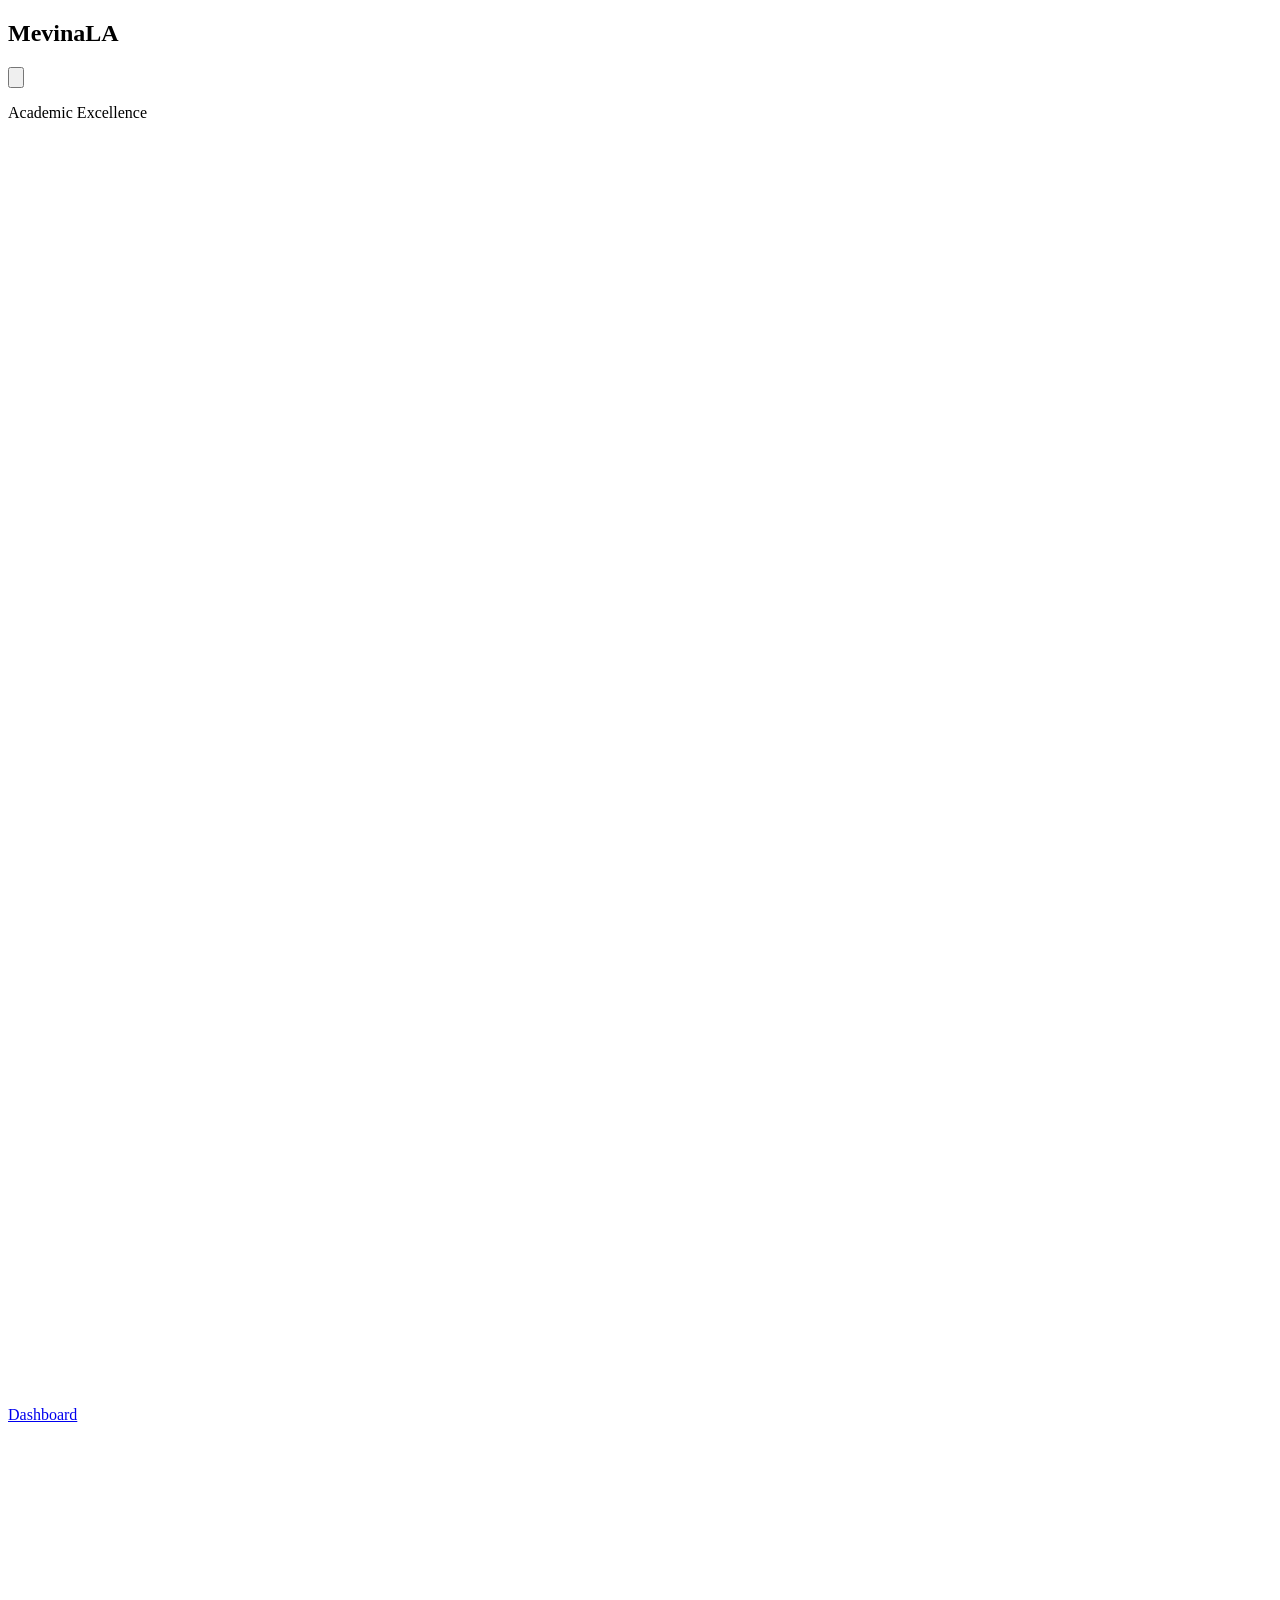
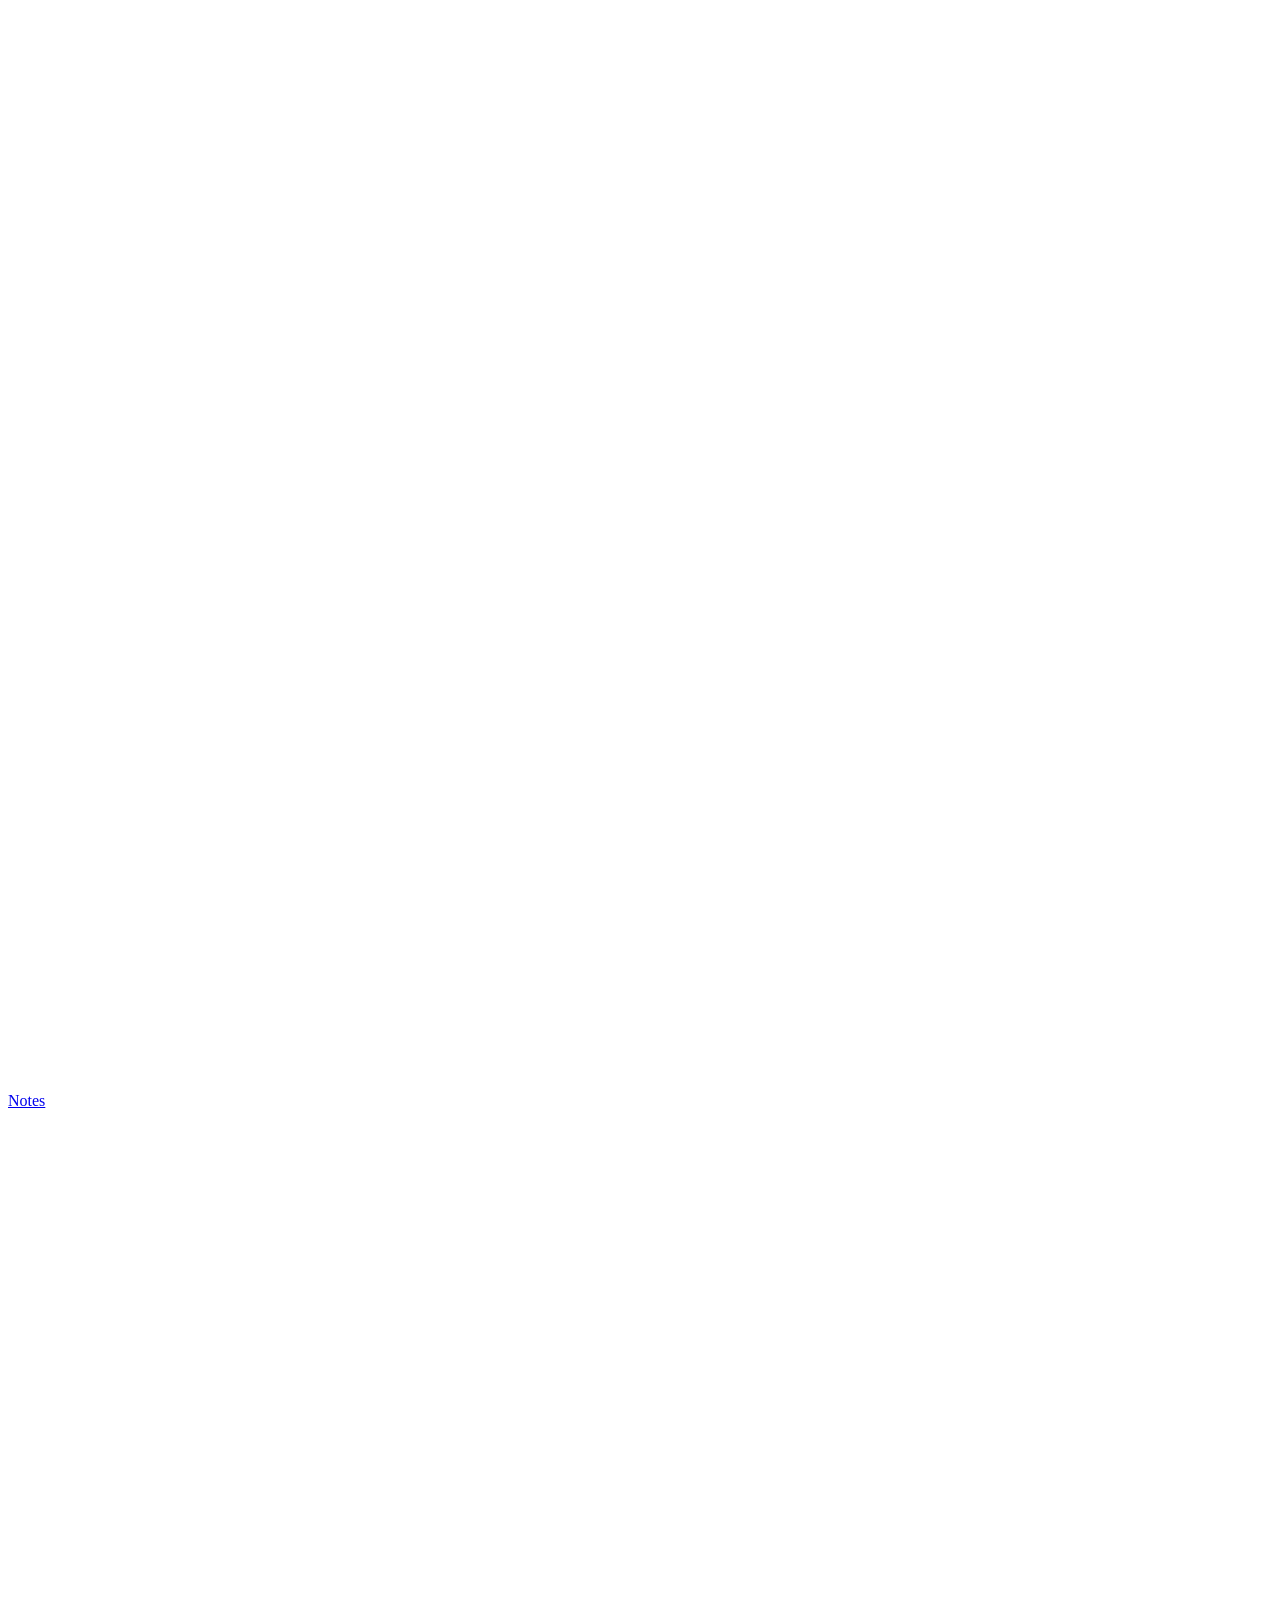
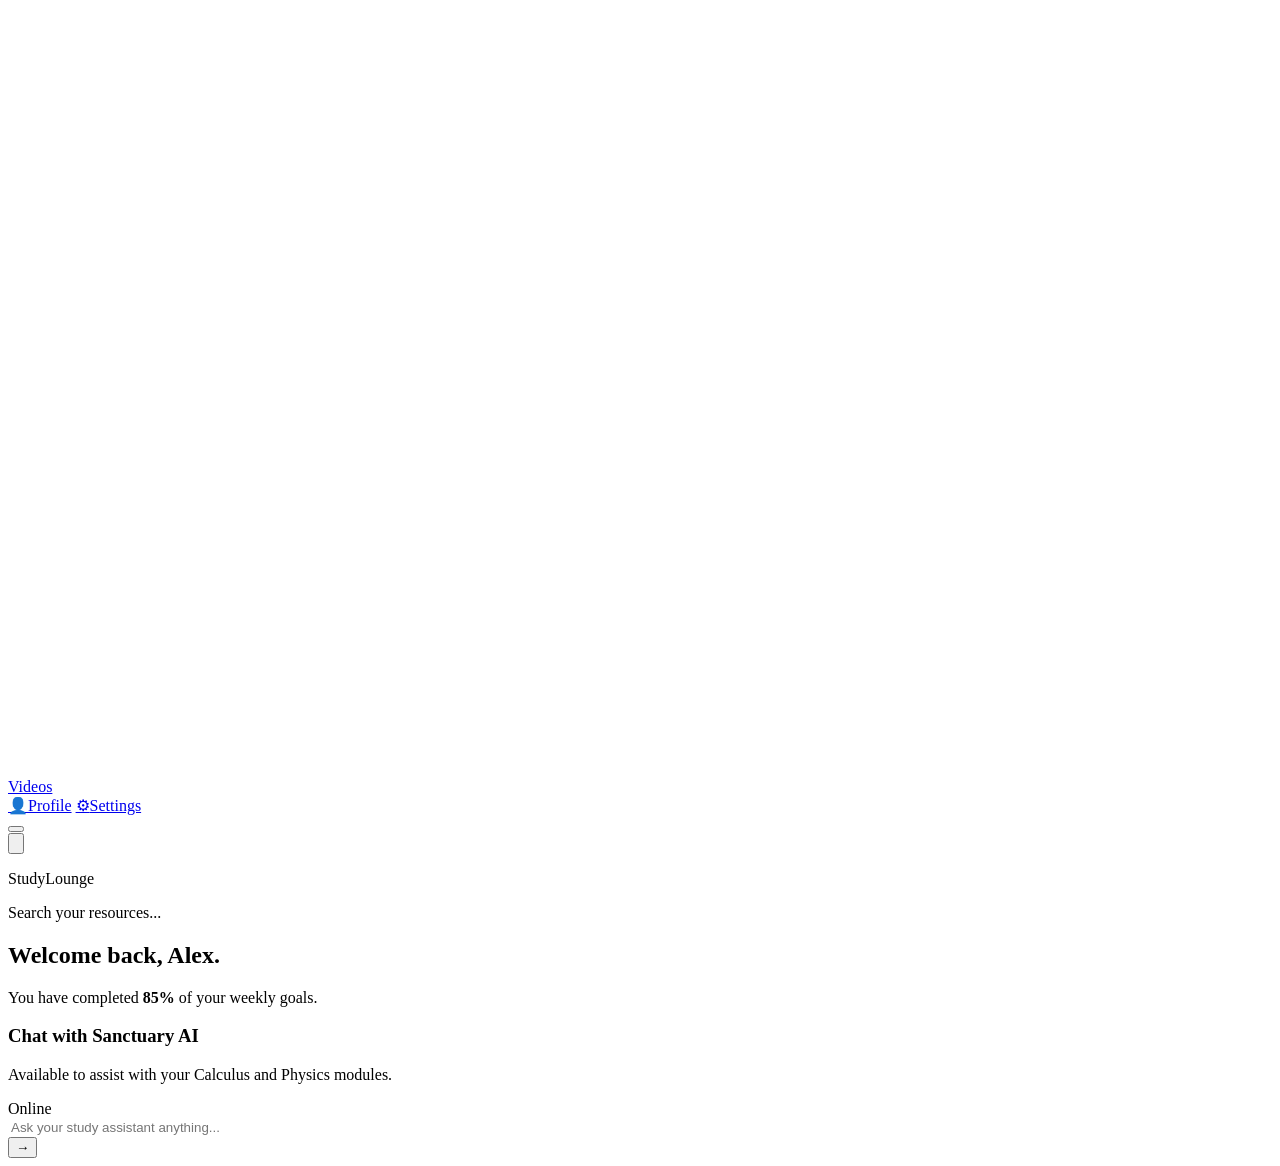
==== index.html @ 6e1df6b7 "Add files via upload" ====
<!DOCTYPE html>
<html lang="en">
  <head>
    <meta charset="UTF-8" />
    <meta name="viewport" content="width=device-width, initial-scale=1.0" />
    <title>StudyLounge Dashboard</title>
    <link rel="stylesheet" href="styles.css" />
  </head>
  <body>
    <div class="app-shell">
      <aside class="sidebar">
        <div class="sidebar-top">
          <div class="sidebar-header">
            <h1 class="brand"><span class="brand-full">Mevina</span><span class="brand-short">LA</span></h1>
            <button class="sidebar-toggle" id="sidebarToggle" type="button" aria-label="Collapse sidebar" aria-expanded="true">
              <svg viewBox="0 0 24 24" fill="none"><path d="M4 7h16"></path><path d="M4 12h16"></path><path d="M4 17h16"></path></svg>
            </button>
          </div>
          <p class="brand-subtitle">Academic Excellence</p>
          <nav class="nav-group primary-nav" aria-label="Primary">
            <a class="nav-item active" href="index.html"><span class="nav-icon"><svg viewBox="0 0 24 24" fill="none"><rect x="4" y="4" width="7" height="7" rx="1.5"></rect><rect x="13" y="4" width="7" height="5" rx="1.5"></rect><rect x="13" y="11" width="7" height="9" rx="1.5"></rect><rect x="4" y="13" width="7" height="7" rx="1.5"></rect></svg></span><span class="nav-label">Dashboard</span></a>
            <a class="nav-item" href="notes.html"><span class="nav-icon"><svg viewBox="0 0 24 24" fill="none"><path d="M8 5h10v14H8a3 3 0 0 0-3 3V8a3 3 0 0 1 3-3Z"></path><path d="M8 5v14"></path><path d="M11 9h5"></path><path d="M11 12h5"></path></svg></span><span class="nav-label">Notes</span></a>
            <a class="nav-item" href="videos.html"><span class="nav-icon"><svg viewBox="0 0 24 24" fill="none"><rect x="4" y="6" width="16" height="12" rx="2"></rect><path d="m10 10 5 2-5 2v-4Z"></path></svg></span><span class="nav-label">Videos</span></a>
          </nav>
        </div>
        <nav class="nav-group secondary-nav" aria-label="Secondary">
          <a class="nav-item" href="#"><span class="nav-icon">👤</span><span class="nav-label">Profile</span></a>
          <a class="nav-item" href="#"><span class="nav-icon">⚙</span><span class="nav-label">Settings</span></a>
        </nav>
      </aside>
      <button class="sidebar-peek" id="sidebarPeek" type="button" aria-label="Slide to show sidebar"><span class="peek-grip"></span></button>

      <div class="main-area">
        <header class="top-bar">
          <div class="top-left">
            <button class="icon-btn sidebar-hide-btn" id="hideSidebarBtn" type="button" aria-label="Hide sidebar"><svg viewBox="0 0 24 24" fill="none"><path d="M15 6l-6 6 6 6"></path></svg></button>
            <p class="product-name">StudyLounge</p>
            <div class="search-box">Search your resources...</div>
          </div>
        </header>

        <main class="content-area">
          <section class="welcome-block">
            <h2>Welcome back, Alex.</h2>
            <p>You have completed <strong>85%</strong> of your weekly goals.</p>
          </section>

          <section class="card chat-panel" aria-label="Assistant chat" data-chat-bar data-chat-mode="home">
            <div class="chat-header">
              <div>
                <h3>Chat with Sanctuary AI</h3>
                <p>Available to assist with your Calculus and Physics modules.</p>
              </div>
              <span class="status-pill">Online</span>
            </div>
            <div class="chat-thread" id="chatThread" data-chat-thread></div>
            <div class="chat-input-row">
              <input id="chatInput" class="chat-input" data-chat-input placeholder="Ask your study assistant anything..." />
              <button id="chatSend" class="send-btn" data-chat-send aria-label="Send message">→</button>
            </div>
          </section>
        </main>
      </div>
    </div>
    <script src="shared.js"></script>
  </body>
</html>
---- styles.css ----
@import url("../styles.css");

/* Frontend-specific chat input tweaks */
.chat-input,
.ai-bubble-input {
  width: 100%;
  outline: none;
}

input.chat-input,
input.ai-bubble-input {
  border: 1px solid rgba(255, 255, 255, 0.1);
  color: var(--text-main);
}
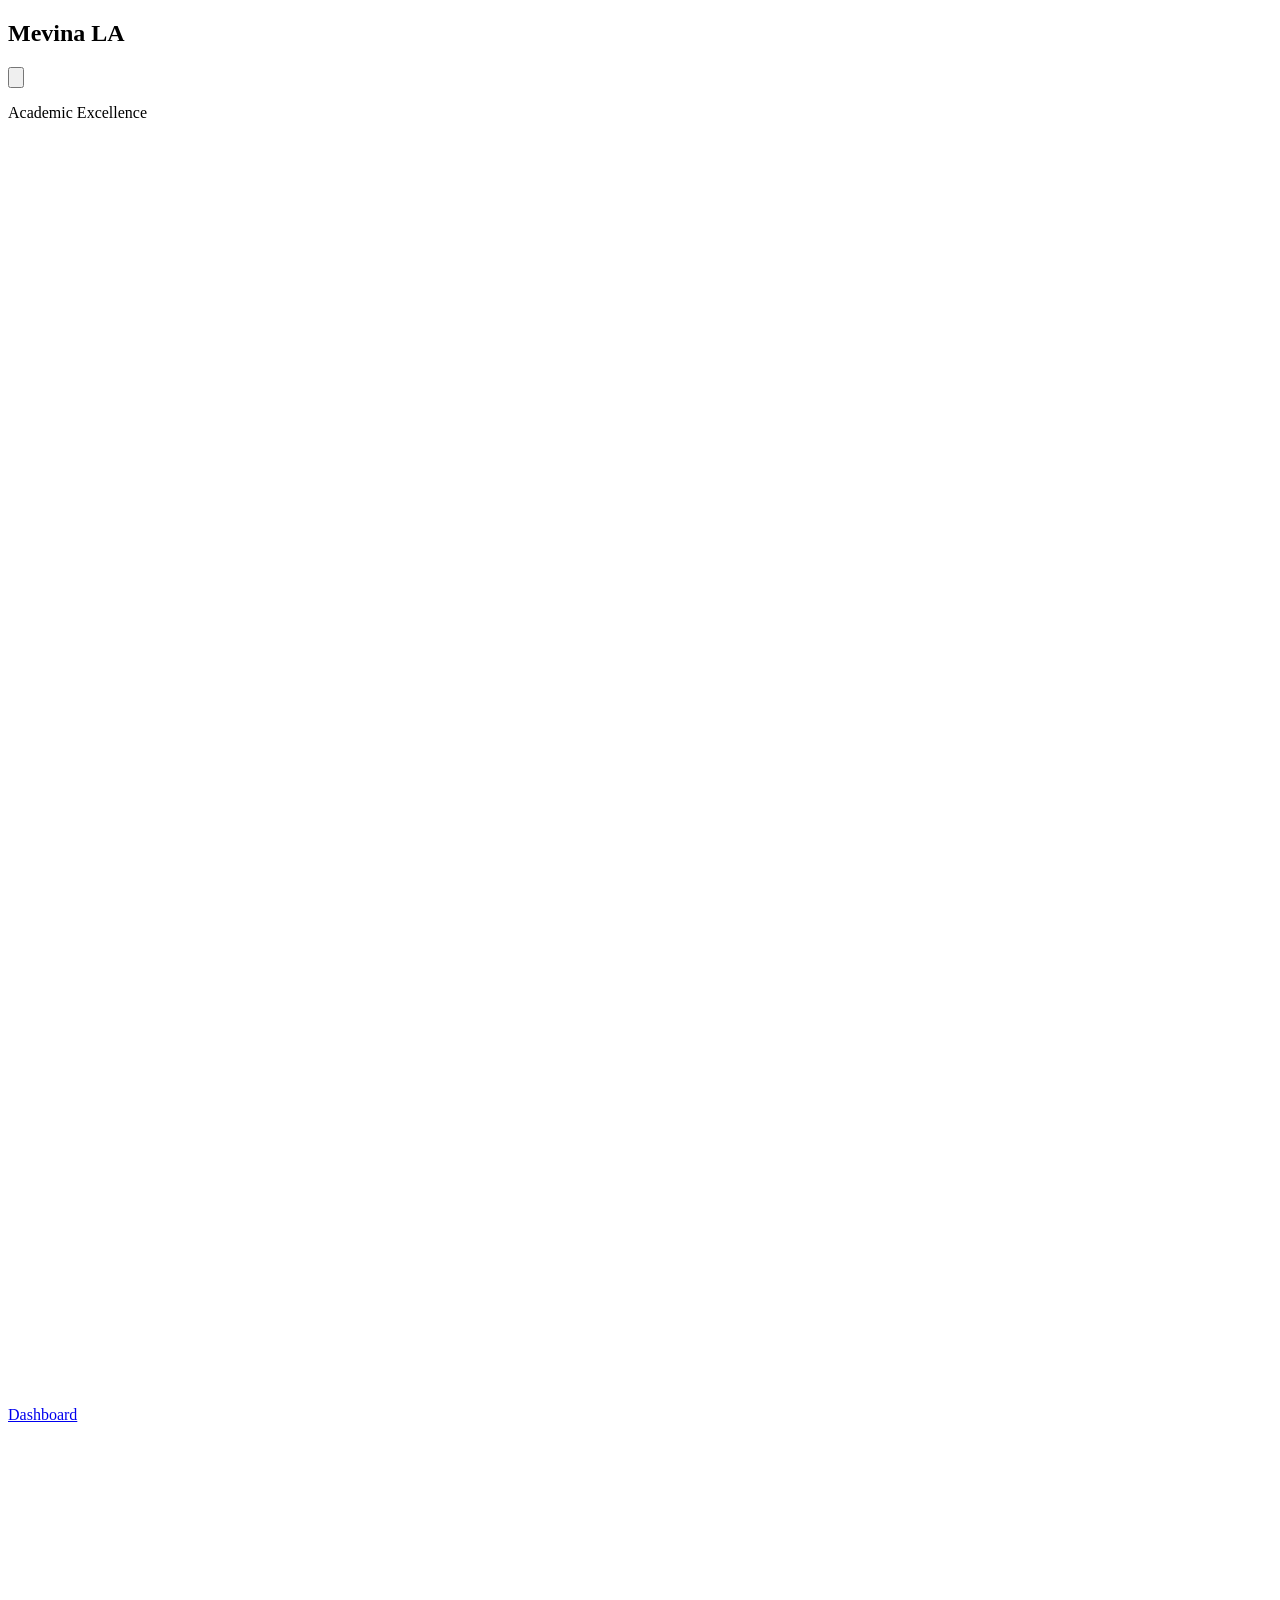
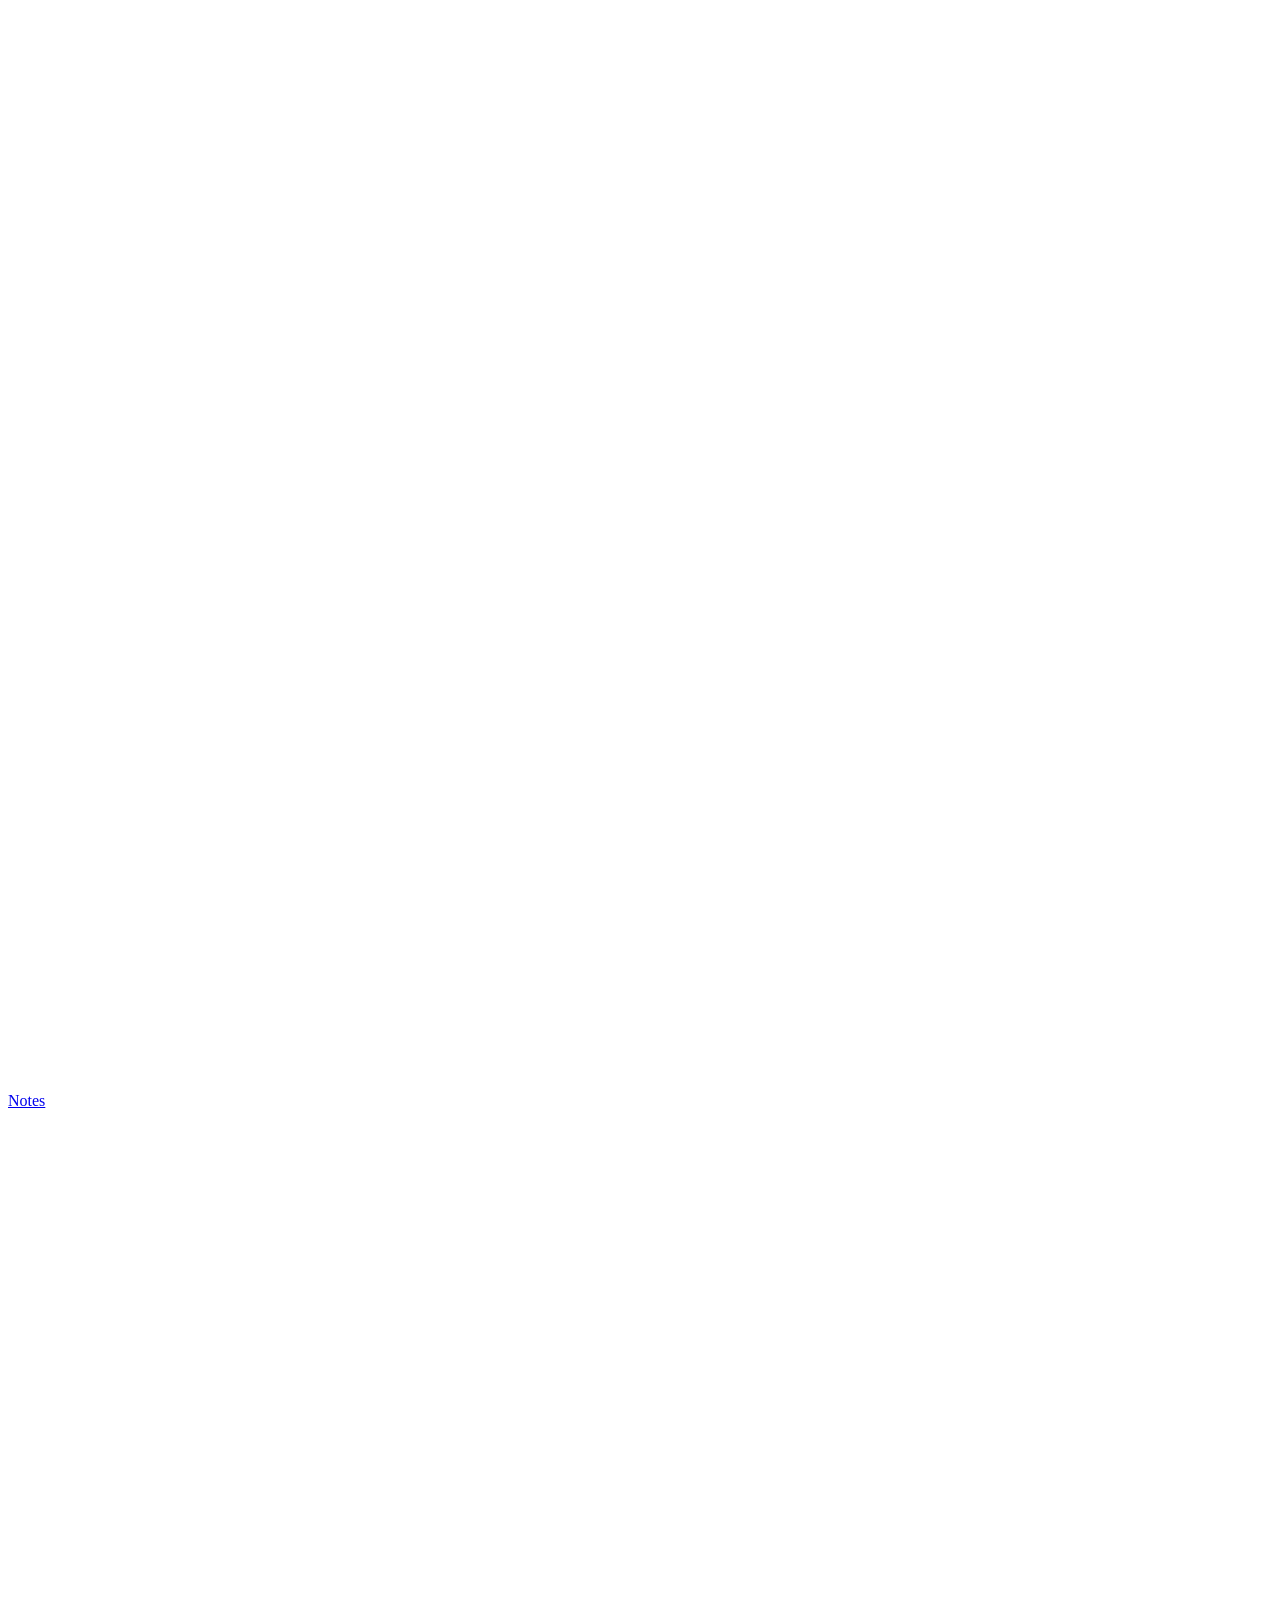
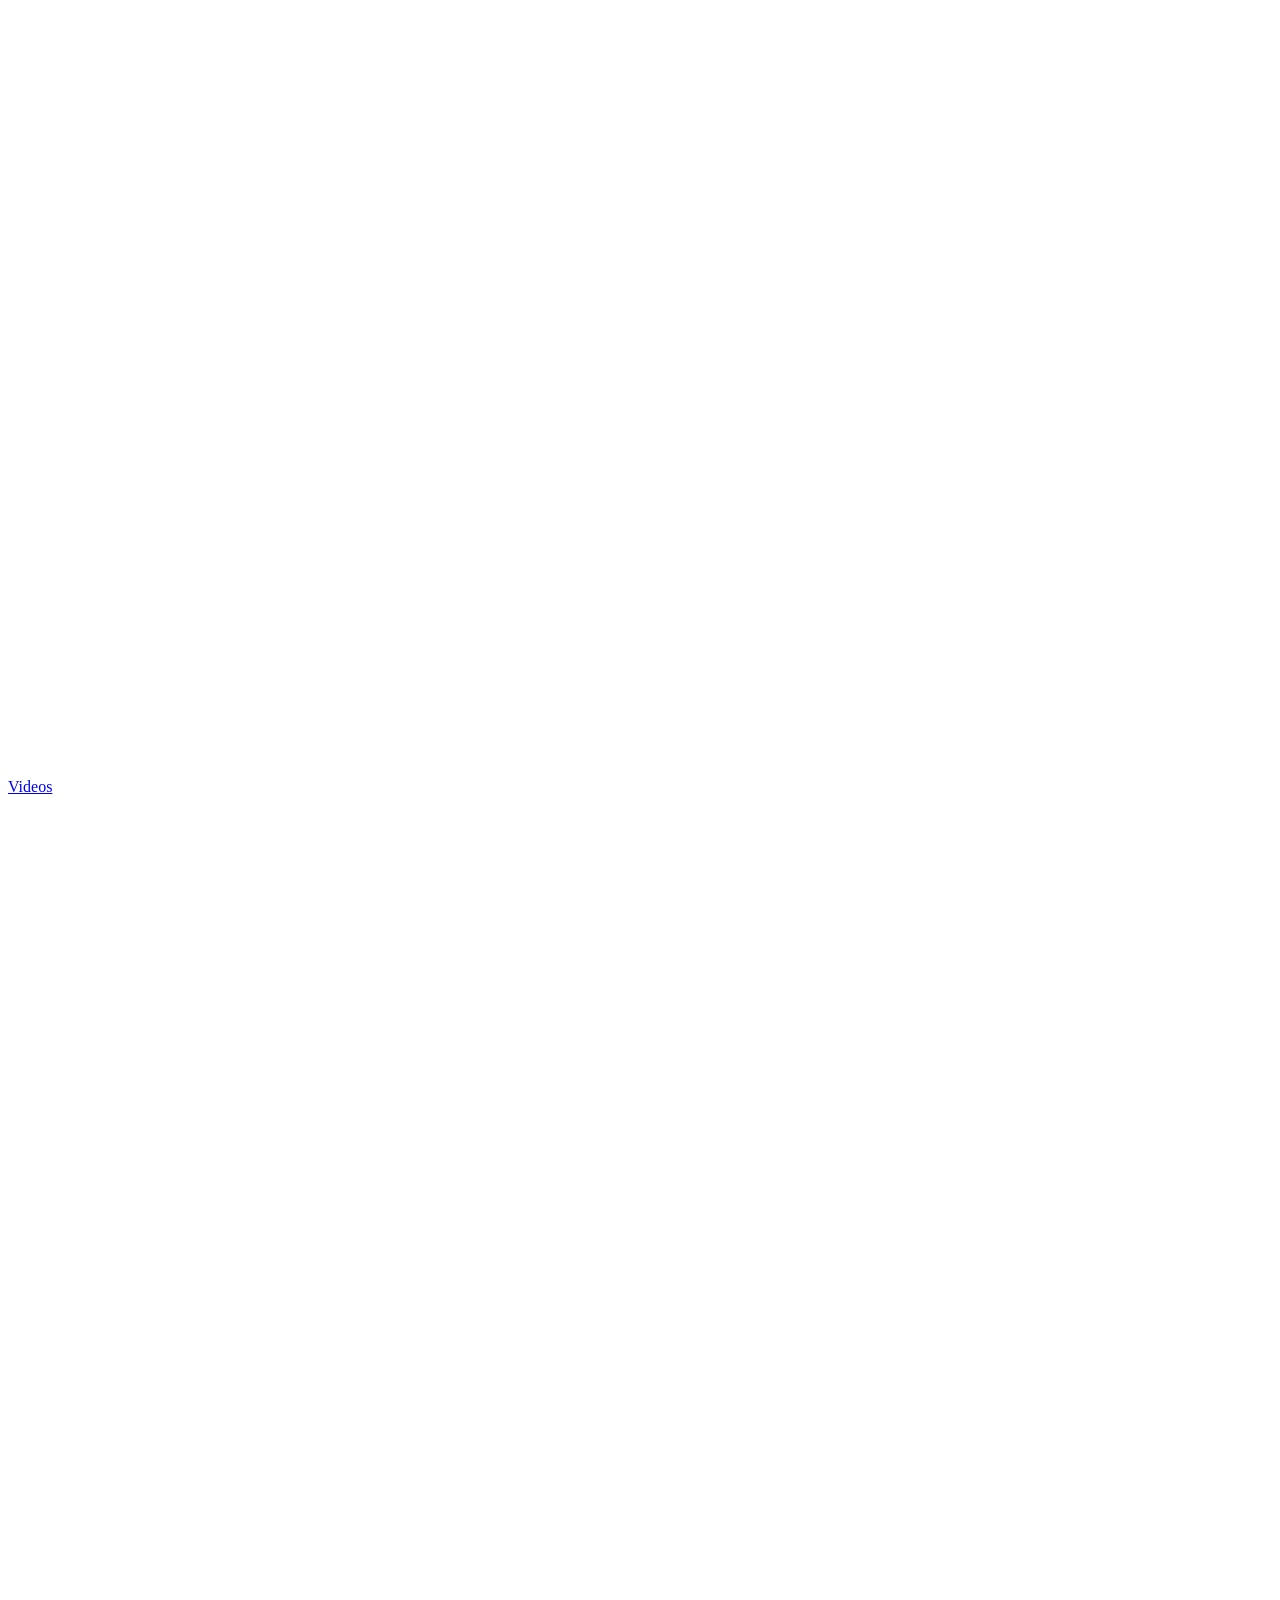
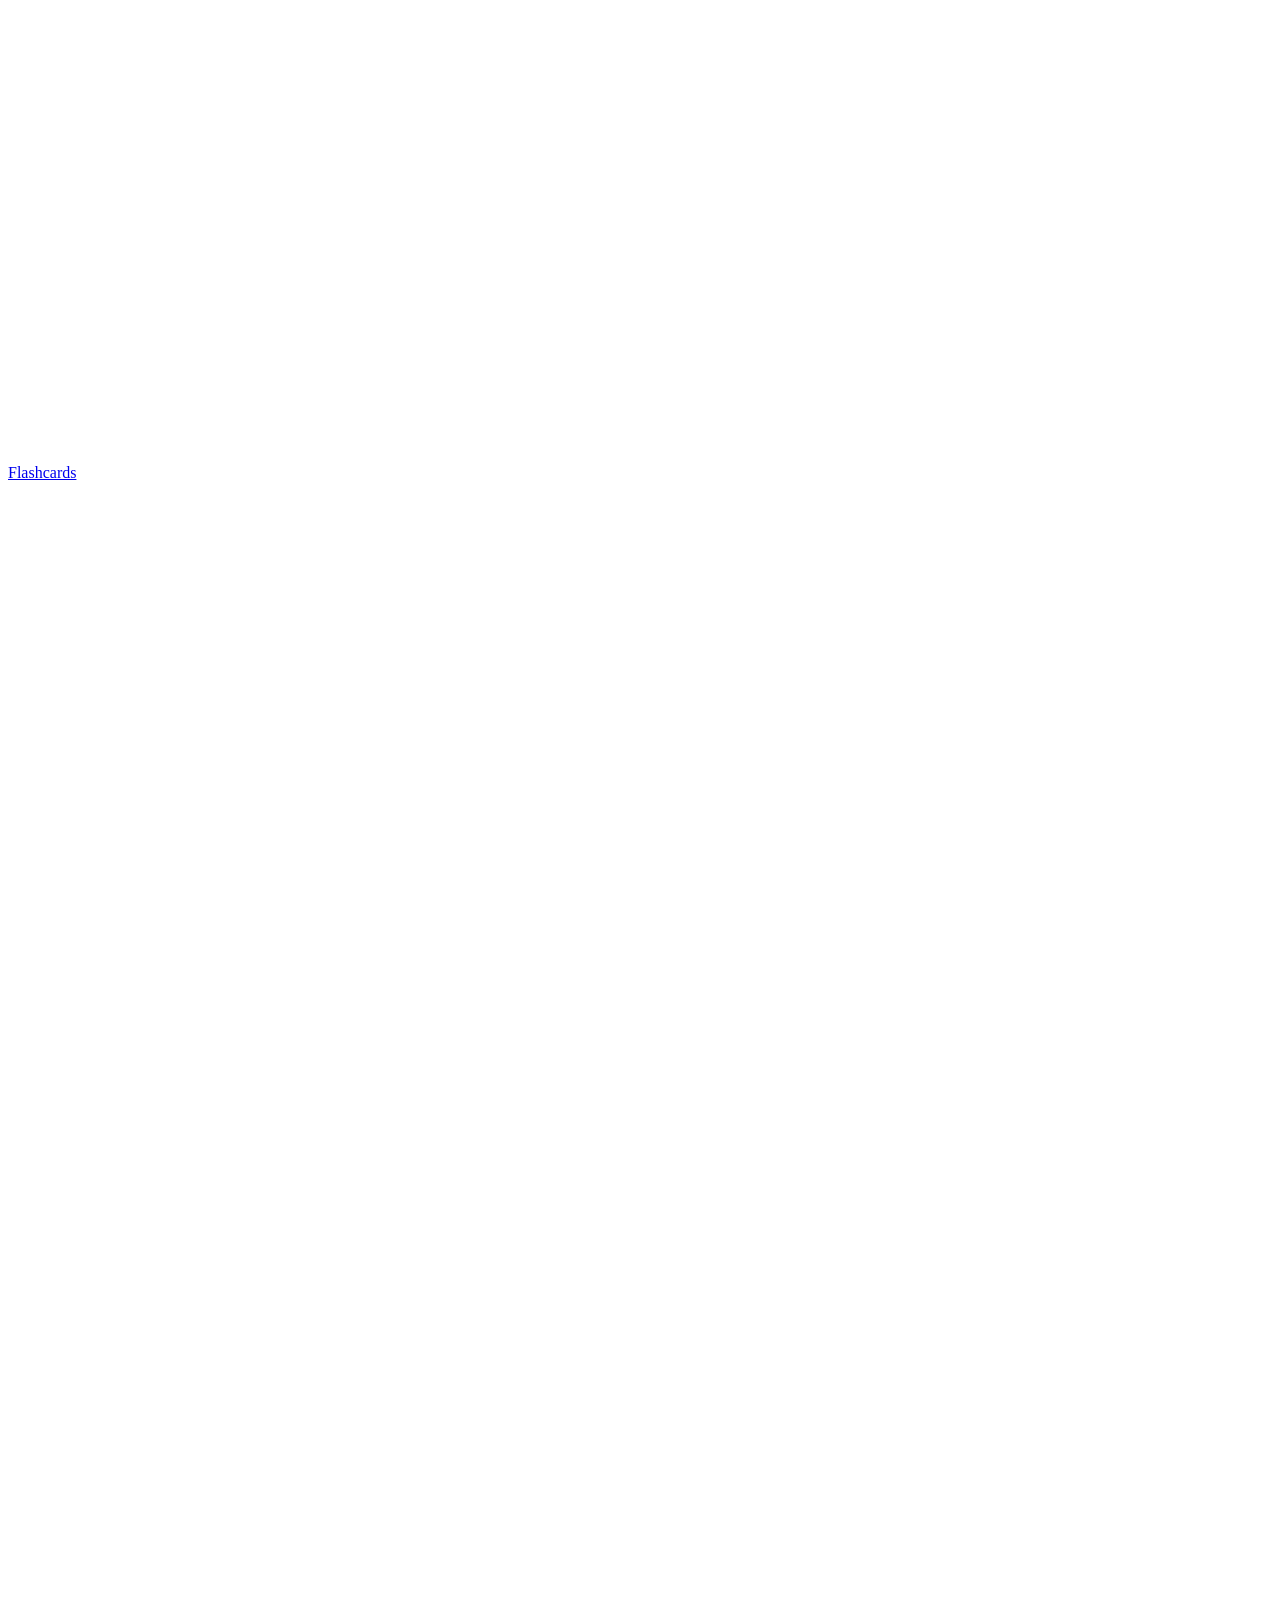
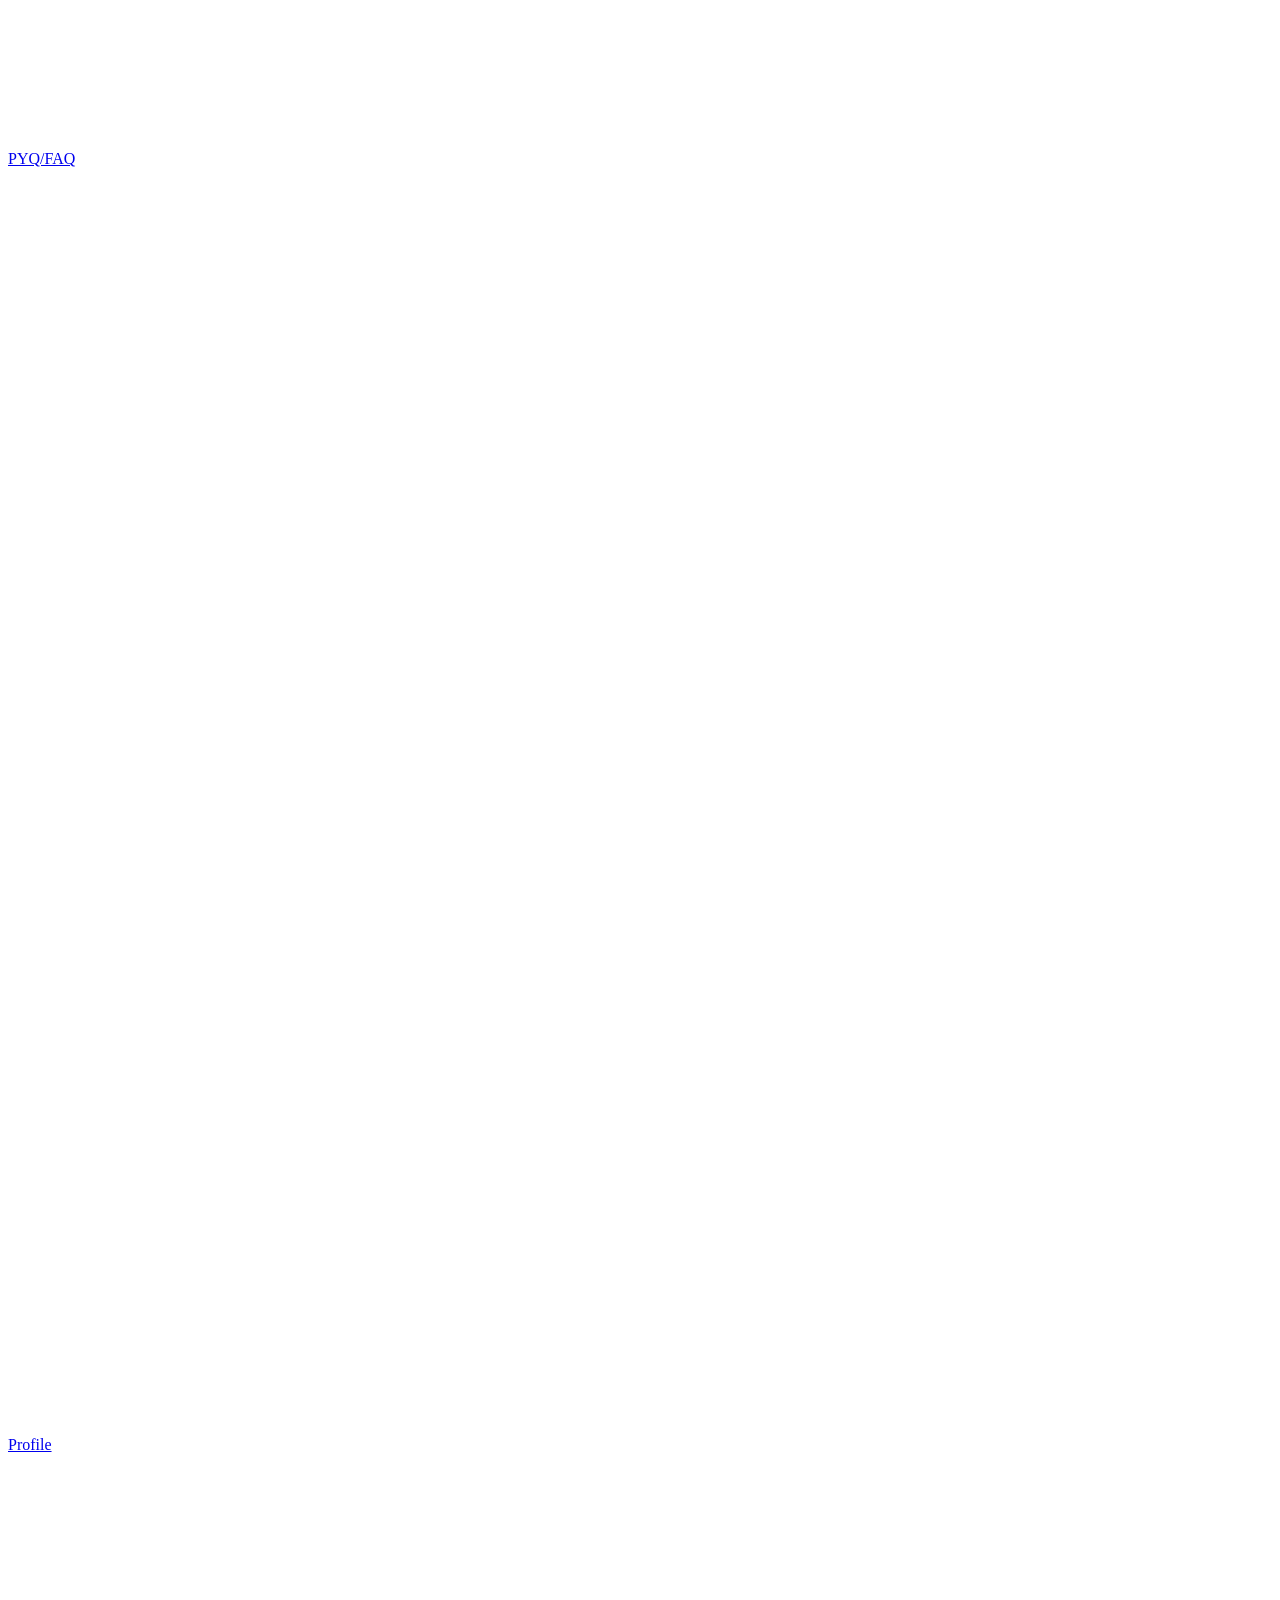
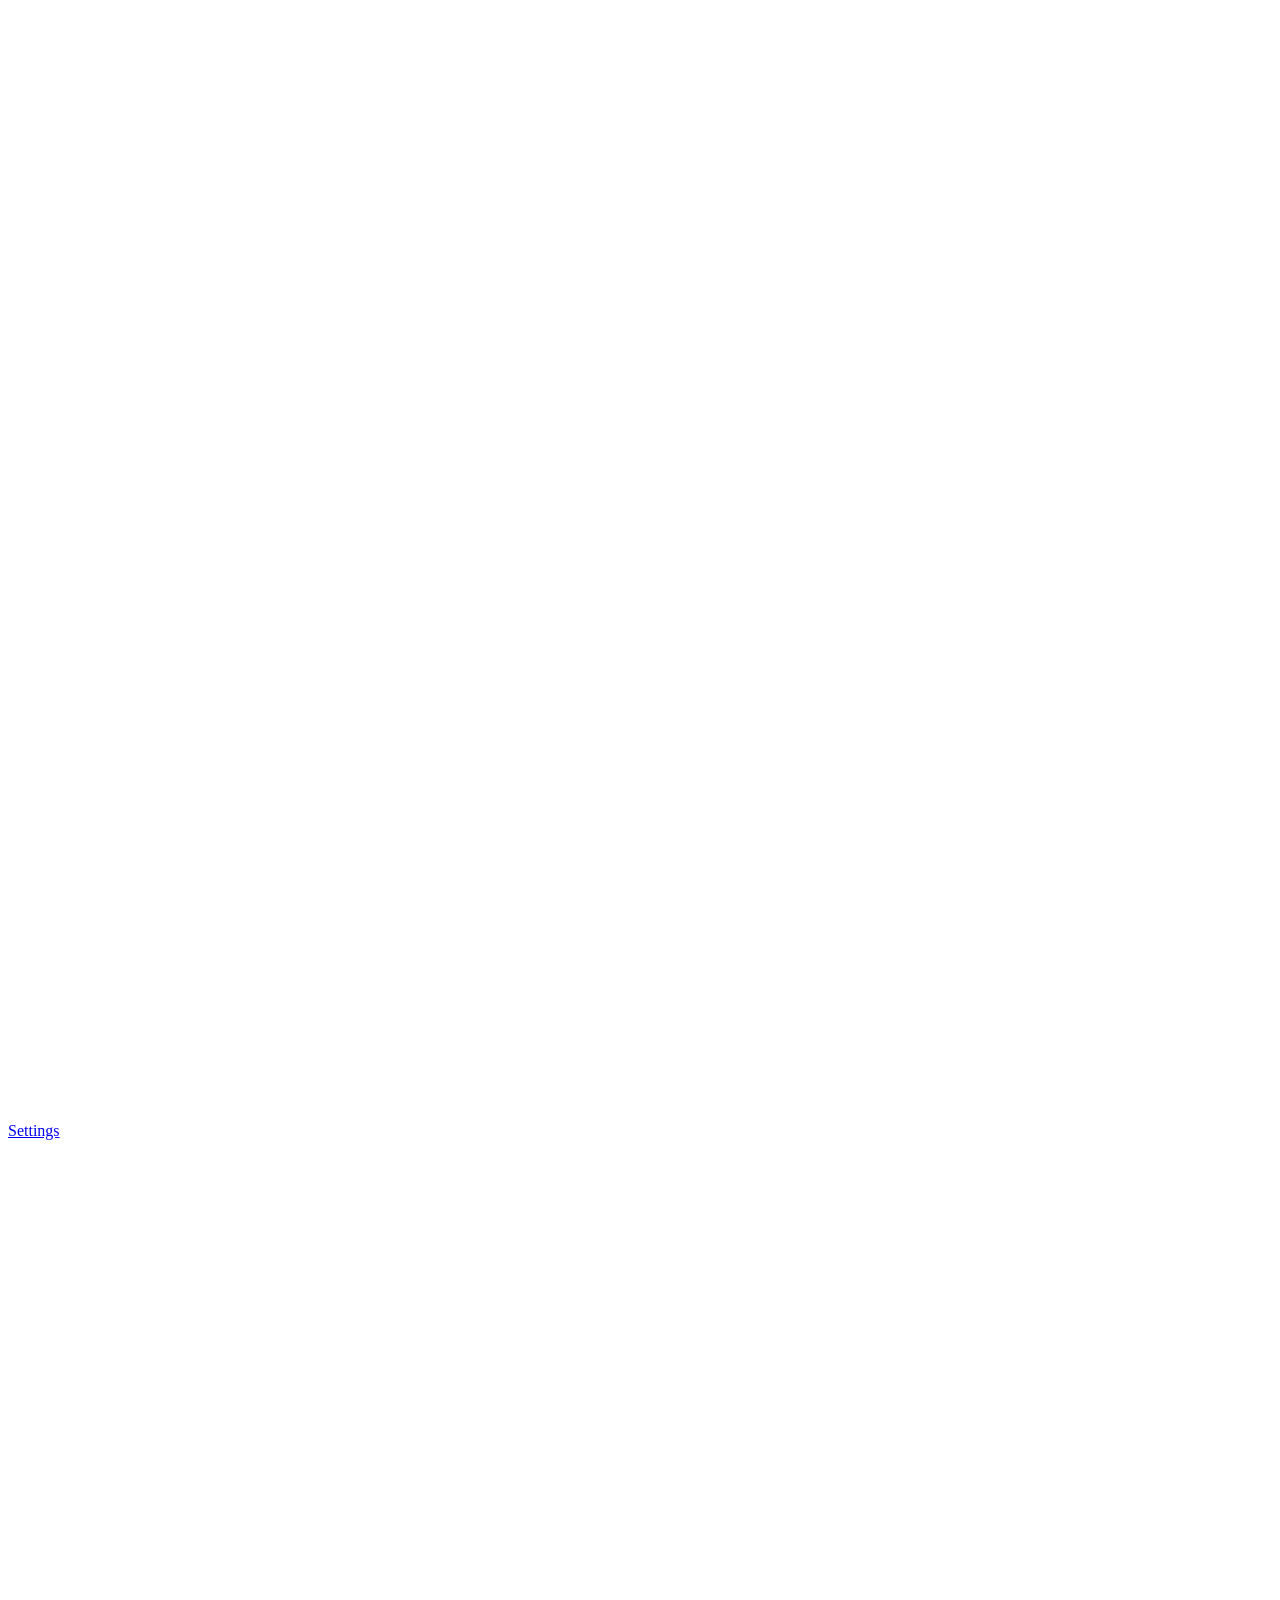
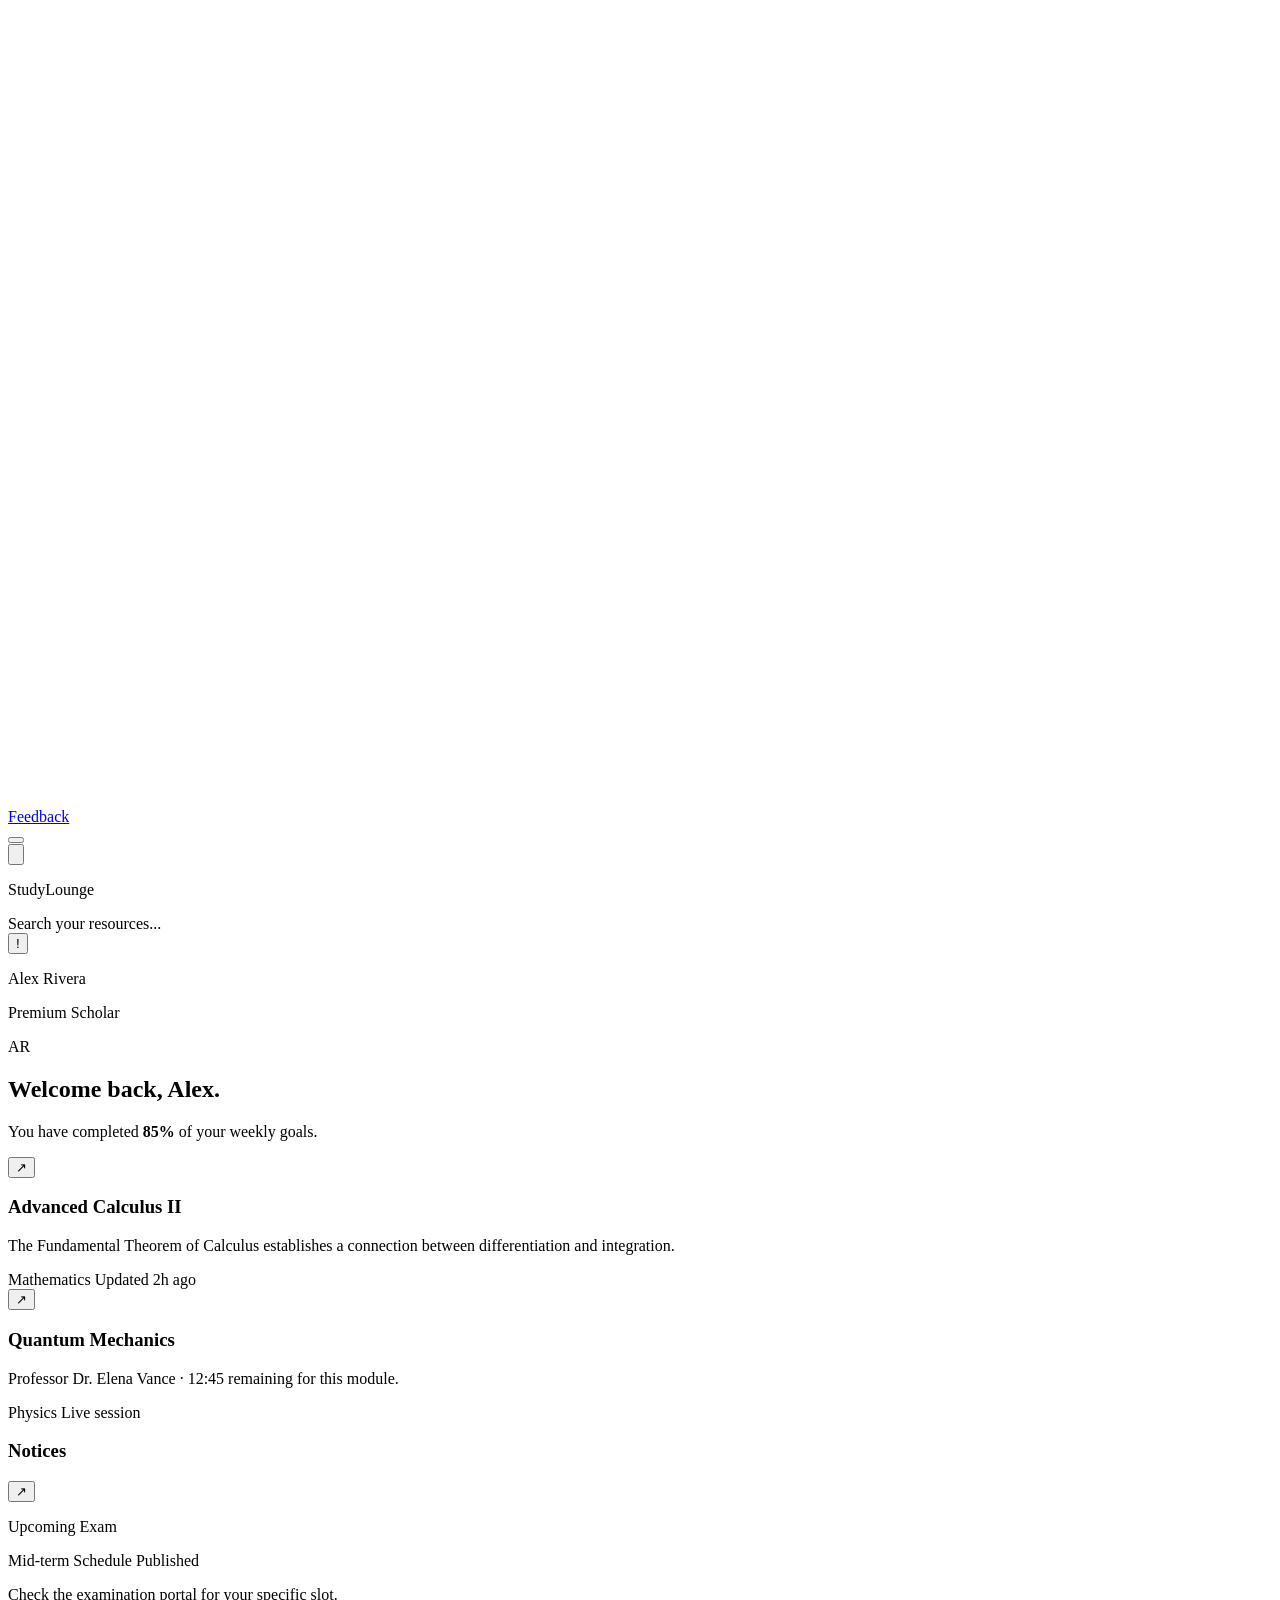
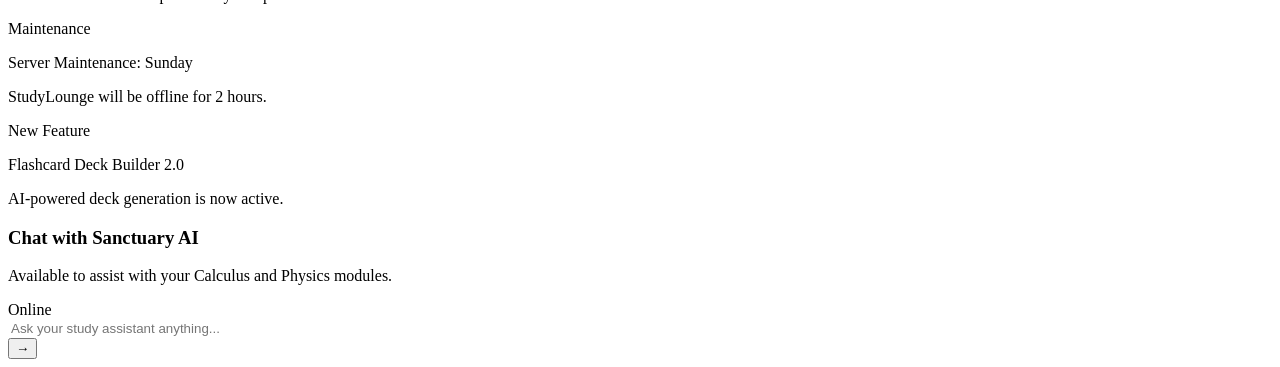
==== commit 80a97435: "Update index.html" ====
--- a/index.html
+++ b/index.html
@@ -7,35 +7,152 @@
     <link rel="stylesheet" href="styles.css" />
   </head>
   <body>
-    <div class="app-shell">
+    <div class="app-shell dashboard-page">
       <aside class="sidebar">
         <div class="sidebar-top">
           <div class="sidebar-header">
-            <h1 class="brand"><span class="brand-full">Mevina</span><span class="brand-short">LA</span></h1>
-            <button class="sidebar-toggle" id="sidebarToggle" type="button" aria-label="Collapse sidebar" aria-expanded="true">
-              <svg viewBox="0 0 24 24" fill="none"><path d="M4 7h16"></path><path d="M4 12h16"></path><path d="M4 17h16"></path></svg>
+            <h1 class="brand">
+              <span class="brand-full">Mevina</span>
+              <span class="brand-short">LA</span>
+            </h1>
+            <button
+              class="sidebar-toggle"
+              id="sidebarToggle"
+              type="button"
+              aria-label="Collapse sidebar"
+              aria-expanded="true"
+            >
+              <svg viewBox="0 0 24 24" fill="none" aria-hidden="true">
+                <path d="M4 7h16"></path>
+                <path d="M4 12h16"></path>
+                <path d="M4 17h16"></path>
+              </svg>
             </button>
           </div>
           <p class="brand-subtitle">Academic Excellence</p>
           <nav class="nav-group primary-nav" aria-label="Primary">
-            <a class="nav-item active" href="index.html"><span class="nav-icon"><svg viewBox="0 0 24 24" fill="none"><rect x="4" y="4" width="7" height="7" rx="1.5"></rect><rect x="13" y="4" width="7" height="5" rx="1.5"></rect><rect x="13" y="11" width="7" height="9" rx="1.5"></rect><rect x="4" y="13" width="7" height="7" rx="1.5"></rect></svg></span><span class="nav-label">Dashboard</span></a>
-            <a class="nav-item" href="notes.html"><span class="nav-icon"><svg viewBox="0 0 24 24" fill="none"><path d="M8 5h10v14H8a3 3 0 0 0-3 3V8a3 3 0 0 1 3-3Z"></path><path d="M8 5v14"></path><path d="M11 9h5"></path><path d="M11 12h5"></path></svg></span><span class="nav-label">Notes</span></a>
-            <a class="nav-item" href="videos.html"><span class="nav-icon"><svg viewBox="0 0 24 24" fill="none"><rect x="4" y="6" width="16" height="12" rx="2"></rect><path d="m10 10 5 2-5 2v-4Z"></path></svg></span><span class="nav-label">Videos</span></a>
+            <a class="nav-item active" href="index.html">
+              <span class="nav-icon" aria-hidden="true">
+                <svg viewBox="0 0 24 24" fill="none">
+                  <rect x="4" y="4" width="7" height="7" rx="1.5"></rect>
+                  <rect x="13" y="4" width="7" height="5" rx="1.5"></rect>
+                  <rect x="13" y="11" width="7" height="9" rx="1.5"></rect>
+                  <rect x="4" y="13" width="7" height="7" rx="1.5"></rect>
+                </svg>
+              </span>
+              <span class="nav-label">Dashboard</span>
+            </a>
+            <a class="nav-item" href="notes.html">
+              <span class="nav-icon" aria-hidden="true">
+                <svg viewBox="0 0 24 24" fill="none">
+                  <path d="M8 5h10v14H8a3 3 0 0 0-3 3V8a3 3 0 0 1 3-3Z"></path>
+                  <path d="M8 5v14"></path>
+                  <path d="M11 9h5"></path>
+                  <path d="M11 12h5"></path>
+                </svg>
+              </span>
+              <span class="nav-label">Notes</span>
+            </a>
+            <a class="nav-item" href="videos.html">
+              <span class="nav-icon" aria-hidden="true">
+                <svg viewBox="0 0 24 24" fill="none">
+                  <rect x="4" y="6" width="16" height="12" rx="2"></rect>
+                  <path d="m10 10 5 2-5 2v-4Z"></path>
+                </svg>
+              </span>
+              <span class="nav-label">Videos</span>
+            </a>
+            <a class="nav-item" href="flashcards.html">
+              <span class="nav-icon" aria-hidden="true">
+                <svg viewBox="0 0 24 24" fill="none">
+                  <rect x="4" y="5" width="7" height="14" rx="1.5"></rect>
+                  <rect x="13" y="5" width="7" height="14" rx="1.5"></rect>
+                  <path d="M8 8h0"></path>
+                  <path d="M16 8h0"></path>
+                </svg>
+              </span>
+              <span class="nav-label">Flashcards</span>
+            </a>
+            <a class="nav-item" href="pyq-faq.html">
+              <span class="nav-icon" aria-hidden="true">
+                <svg viewBox="0 0 24 24" fill="none">
+                  <circle cx="12" cy="12" r="8"></circle>
+                  <path d="M9.5 9a2.5 2.5 0 1 1 4.2 1.8c-.8.7-1.2 1.1-1.2 2.2"></path>
+                  <path d="M12 16h.01"></path>
+                </svg>
+              </span>
+              <span class="nav-label">PYQ/FAQ</span>
+            </a>
           </nav>
         </div>
+
         <nav class="nav-group secondary-nav" aria-label="Secondary">
-          <a class="nav-item" href="#"><span class="nav-icon">👤</span><span class="nav-label">Profile</span></a>
-          <a class="nav-item" href="#"><span class="nav-icon">⚙</span><span class="nav-label">Settings</span></a>
+          <a class="nav-item" href="#">
+            <span class="nav-icon" aria-hidden="true">
+              <svg viewBox="0 0 24 24" fill="none">
+                <circle cx="12" cy="8" r="3"></circle>
+                <path d="M6 18a6 6 0 0 1 12 0"></path>
+              </svg>
+            </span>
+            <span class="nav-label">Profile</span>
+          </a>
+          <a class="nav-item" href="#">
+            <span class="nav-icon" aria-hidden="true">
+              <svg viewBox="0 0 24 24" fill="none">
+                <path
+                  d="m12 3 1.7 2.1 2.6-.2.7 2.5 2.3 1.2-1.2 2.3 1.2 2.3-2.3 1.2-.7 2.5-2.6-.2L12 21l-1.7-2.1-2.6.2-.7-2.5-2.3-1.2 1.2-2.3-1.2-2.3 2.3-1.2.7-2.5 2.6.2L12 3Z"
+                ></path>
+                <circle cx="12" cy="12" r="2.5"></circle>
+              </svg>
+            </span>
+            <span class="nav-label">Settings</span>
+          </a>
+          <a class="nav-item" href="#">
+            <span class="nav-icon" aria-hidden="true">
+              <svg viewBox="0 0 24 24" fill="none">
+                <path d="M5 6h14a2 2 0 0 1 2 2v7a2 2 0 0 1-2 2H9l-4 3v-3H5a2 2 0 0 1-2-2V8a2 2 0 0 1 2-2Z"></path>
+                <path d="M8 10h8"></path>
+                <path d="M8 13h5"></path>
+              </svg>
+            </span>
+            <span class="nav-label">Feedback</span>
+          </a>
         </nav>
       </aside>
-      <button class="sidebar-peek" id="sidebarPeek" type="button" aria-label="Slide to show sidebar"><span class="peek-grip"></span></button>
+      <button
+        class="sidebar-peek"
+        id="sidebarPeek"
+        type="button"
+        aria-label="Slide to show sidebar"
+      >
+        <span class="peek-grip" aria-hidden="true"></span>
+      </button>
 
       <div class="main-area">
         <header class="top-bar">
           <div class="top-left">
-            <button class="icon-btn sidebar-hide-btn" id="hideSidebarBtn" type="button" aria-label="Hide sidebar"><svg viewBox="0 0 24 24" fill="none"><path d="M15 6l-6 6 6 6"></path></svg></button>
+            <button
+              class="icon-btn sidebar-hide-btn"
+              id="hideSidebarBtn"
+              type="button"
+              aria-label="Hide sidebar"
+            >
+              <svg viewBox="0 0 24 24" fill="none" aria-hidden="true">
+                <path d="M15 6l-6 6 6 6"></path>
+              </svg>
+            </button>
             <p class="product-name">StudyLounge</p>
-            <div class="search-box">Search your resources...</div>
+            <div class="search-box" aria-label="Search resources">
+              Search your resources...
+            </div>
+          </div>
+          <div class="top-right">
+            <button class="icon-btn" aria-label="Notifications">!</button>
+            <div class="user-summary">
+              <p class="user-name">Alex Rivera</p>
+              <p class="user-role">Premium Scholar</p>
+            </div>
+            <div class="avatar" aria-hidden="true">AR</div>
           </div>
         </header>
 
@@ -45,7 +162,72 @@
             <p>You have completed <strong>85%</strong> of your weekly goals.</p>
           </section>
 
-          <section class="card chat-panel" aria-label="Assistant chat" data-chat-bar data-chat-mode="home">
+          <section class="cards-and-notices">
+            <div class="lesson-cards">
+              <article class="card lesson-card">
+                <div class="card-head">
+                  <span class="dot-icon"></span>
+                  <button class="icon-btn small" aria-label="Expand card">↗</button>
+                </div>
+                <h3>Advanced Calculus II</h3>
+                <p>
+                  The Fundamental Theorem of Calculus establishes a connection
+                  between differentiation and integration.
+                </p>
+                <div class="chip-row">
+                  <span class="chip">Mathematics</span>
+                  <span class="meta">Updated 2h ago</span>
+                </div>
+                <div class="progress-track">
+                  <span class="progress-fill w-70"></span>
+                </div>
+              </article>
+
+              <article class="card lesson-card">
+                <div class="card-head">
+                  <span class="dot-icon"></span>
+                  <button class="icon-btn small" aria-label="Expand card">↗</button>
+                </div>
+                <h3>Quantum Mechanics</h3>
+                <p>
+                  Professor Dr. Elena Vance · 12:45 remaining for this module.
+                </p>
+                <div class="chip-row">
+                  <span class="chip">Physics</span>
+                  <span class="meta">Live session</span>
+                </div>
+                <div class="progress-track">
+                  <span class="progress-fill w-45"></span>
+                </div>
+              </article>
+            </div>
+
+            <article class="card notices-card">
+              <div class="card-head">
+                <h3>Notices</h3>
+                <button class="icon-btn small" aria-label="Expand notices">↗</button>
+              </div>
+              <div class="notice-item">
+                <p class="notice-label">Upcoming Exam</p>
+                <p class="notice-title">Mid-term Schedule Published</p>
+                <p class="notice-text">
+                  Check the examination portal for your specific slot.
+                </p>
+              </div>
+              <div class="notice-item">
+                <p class="notice-label">Maintenance</p>
+                <p class="notice-title">Server Maintenance: Sunday</p>
+                <p class="notice-text">StudyLounge will be offline for 2 hours.</p>
+              </div>
+              <div class="notice-item">
+                <p class="notice-label">New Feature</p>
+                <p class="notice-title">Flashcard Deck Builder 2.0</p>
+                <p class="notice-text">AI-powered deck generation is now active.</p>
+              </div>
+            </article>
+          </section>
+
+          <section class="card chat-panel" aria-label="Assistant chat">
             <div class="chat-header">
               <div>
                 <h3>Chat with Sanctuary AI</h3>
@@ -53,15 +235,141 @@
               </div>
               <span class="status-pill">Online</span>
             </div>
-            <div class="chat-thread" id="chatThread" data-chat-thread></div>
+
+            <div class="chat-thread" id="chatThread">
+            </div>
+
             <div class="chat-input-row">
-              <input id="chatInput" class="chat-input" data-chat-input placeholder="Ask your study assistant anything..." />
-              <button id="chatSend" class="send-btn" data-chat-send aria-label="Send message">→</button>
+              <input
+                id="chatInput"
+                class="chat-input"
+                type="text"
+                placeholder="Ask your study assistant anything..."
+              />
+              <button id="chatSendBtn" class="send-btn" aria-label="Send message">→</button>
             </div>
           </section>
         </main>
       </div>
     </div>
-    <script src="shared.js"></script>
+    <script>
+      const sidebarToggle = document.getElementById("sidebarToggle");
+      const hideSidebarBtn = document.getElementById("hideSidebarBtn");
+      const sidebarPeek = document.getElementById("sidebarPeek");
+      const root = document.body;
+
+      sidebarToggle.addEventListener("click", () => {
+        const isCollapsed = root.classList.toggle("sidebar-collapsed");
+        sidebarToggle.setAttribute("aria-expanded", String(!isCollapsed));
+        sidebarToggle.setAttribute(
+          "aria-label",
+          isCollapsed ? "Expand sidebar" : "Collapse sidebar"
+        );
+      });
+
+      const updateHideButtonState = () => {
+        const isHidden = root.classList.contains("sidebar-hidden");
+        hideSidebarBtn.classList.toggle("is-flipped", isHidden);
+        hideSidebarBtn.setAttribute(
+          "aria-label",
+          isHidden ? "Show sidebar" : "Hide sidebar"
+        );
+      };
+
+      const showSidebar = () => {
+        root.classList.remove("sidebar-hidden");
+        updateHideButtonState();
+      };
+
+      const hideSidebar = () => {
+        root.classList.remove("sidebar-collapsed");
+        sidebarToggle.setAttribute("aria-expanded", "true");
+        sidebarToggle.setAttribute("aria-label", "Collapse sidebar");
+        root.classList.add("sidebar-hidden");
+        updateHideButtonState();
+      };
+
+      hideSidebarBtn.addEventListener("click", () => {
+        const isHidden = root.classList.contains("sidebar-hidden");
+        if (isHidden) {
+          showSidebar();
+          return;
+        }
+        hideSidebar();
+      });
+      sidebarPeek.addEventListener("click", showSidebar);
+
+      let dragStartX = 0;
+      let isDraggingPeek = false;
+
+      sidebarPeek.addEventListener("pointerdown", (event) => {
+        isDraggingPeek = true;
+        dragStartX = event.clientX;
+        sidebarPeek.setPointerCapture(event.pointerId);
+      });
+
+      sidebarPeek.addEventListener("pointermove", (event) => {
+        if (!isDraggingPeek) return;
+        if (event.clientX - dragStartX > 60) {
+          showSidebar();
+          isDraggingPeek = false;
+        }
+      });
+
+      const endPeekDrag = () => {
+        isDraggingPeek = false;
+      };
+
+      sidebarPeek.addEventListener("pointerup", endPeekDrag);
+      sidebarPeek.addEventListener("pointercancel", endPeekDrag);
+
+      window.addEventListener("resize", () => {
+        if (window.innerWidth <= 980) {
+          root.classList.remove("sidebar-hidden");
+          updateHideButtonState();
+        }
+      });
+
+      const chatThread = document.getElementById("chatThread");
+      const chatInput = document.getElementById("chatInput");
+      const chatSendBtn = document.getElementById("chatSendBtn");
+
+      const appendChatBubble = (role, text) => {
+        const bubble = document.createElement("div");
+        bubble.className = role === "user" ? "bubble bubble-user" : "bubble bubble-ai";
+        bubble.textContent = text;
+        chatThread.appendChild(bubble);
+        chatThread.scrollTop = chatThread.scrollHeight;
+      };
+
+      const sendDashboardChat = async () => {
+        const message = chatInput.value.trim();
+        if (!message) return;
+        appendChatBubble("user", message);
+        chatInput.value = "";
+
+        try {
+          const response = await fetch("http://127.0.0.1:5000/chat", {
+            method: "POST",
+            headers: { "Content-Type": "application/json" },
+            body: JSON.stringify({ message }),
+          });
+          const data = await response.json();
+          appendChatBubble("ai", data.reply || "I am here to help.");
+        } catch {
+          appendChatBubble("ai", "Backend unavailable. Please run backend/app.py.");
+        }
+      };
+
+      chatSendBtn.addEventListener("click", sendDashboardChat);
+      chatInput.addEventListener("keydown", (event) => {
+        if (event.key === "Enter") {
+          event.preventDefault();
+          sendDashboardChat();
+        }
+      });
+
+      updateHideButtonState();
+    </script>
   </body>
 </html>
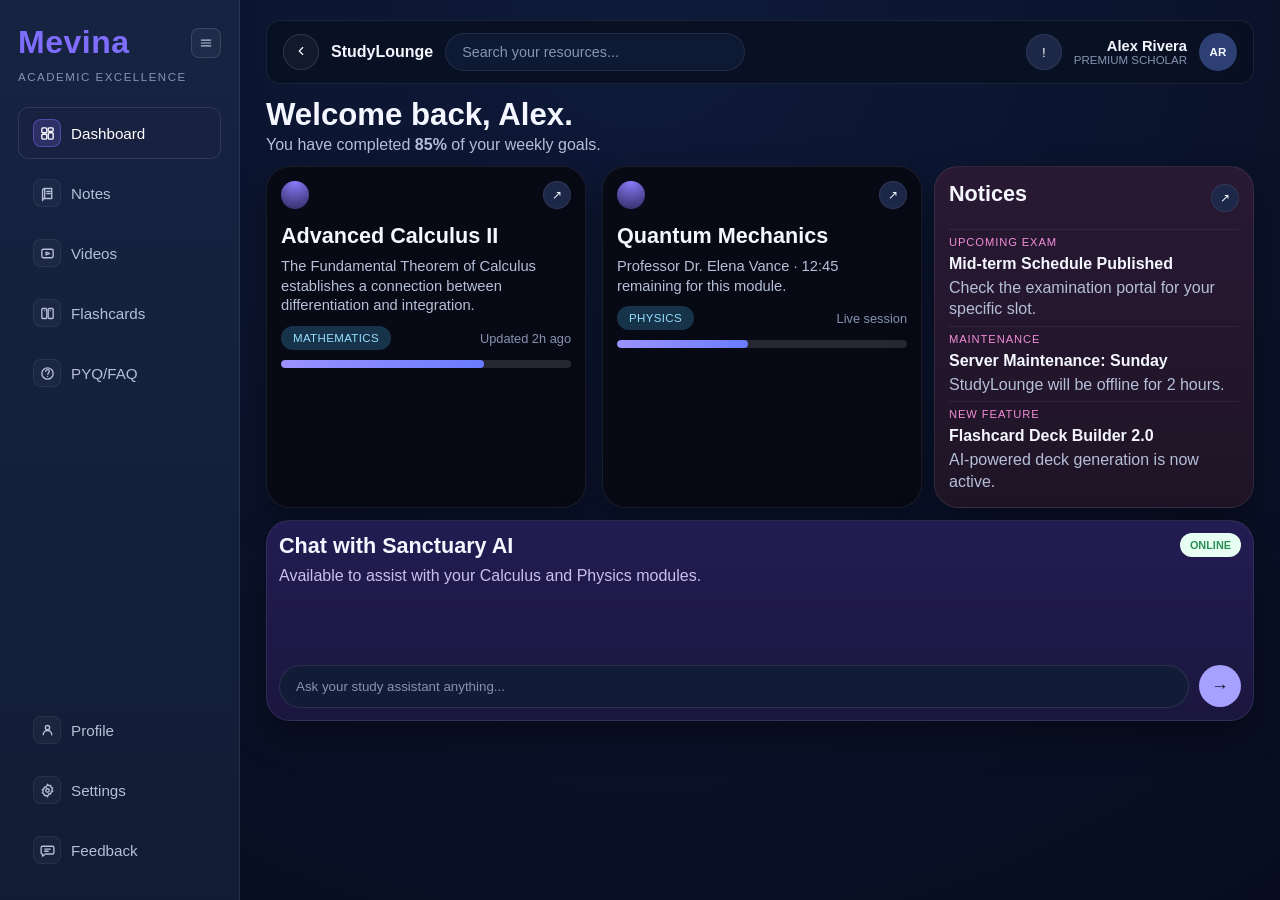
==== commit 606adf83: "Update index.html" ====
--- a/index.html
+++ b/index.html
@@ -349,7 +349,7 @@
         chatInput.value = "";
 
         try {
-          const response = await fetch("http://127.0.0.1:5000/chat", {
+          const response = await fetch("backend-production-3849.up.railway.app", {
             method: "POST",
             headers: { "Content-Type": "application/json" },
             body: JSON.stringify({ message }),
--- a/styles.css
+++ b/styles.css
@@ -1,3 +1,1713 @@
+:root {
+  --bg-page: #070d1f;
+  --bg-sidebar: #121d35;
+  --bg-panel: #0f172b;
+  --bg-panel-soft: #151f36;
+  --bg-card: #070a15;
+  --bg-card-alt: #1d1733;
+  --bg-accent: #7a66ff;
+  --bg-accent-soft: #2b2550;
+  --scroll-track: #090f22;
+  --scroll-thumb: #2f2a66;
+  --scroll-thumb-hover: #3b347e;
+  --text-main: #f4f7ff;
+  --text-muted: #b5bfd8;
+  --text-dim: #8793b1;
+  --border-soft: rgba(255, 255, 255, 0.08);
+  --shadow-lg: 0 16px 36px rgba(0, 0, 0, 0.35);
+  --radius-lg: 24px;
+  --radius-md: 14px;
+  --radius-sm: 10px;
+}
+
+* {
+  box-sizing: border-box;
+}
+
+body {
+  margin: 0;
+  height: 100vh;
+  overflow: hidden;
+  background: radial-gradient(circle at top center, #0f1a3a, var(--bg-page));
+  color: var(--text-main);
+  font-family: "Segoe UI", Tahoma, Geneva, Verdana, sans-serif;
+}
+
+.app-shell {
+  --sidebar-width: 240px;
+  display: grid;
+  grid-template-columns: var(--sidebar-width) 1fr;
+  height: 100vh;
+  transition: grid-template-columns 0.25s ease;
+}
+
+body.sidebar-collapsed .app-shell {
+  --sidebar-width: 72px;
+}
+
+body.sidebar-hidden .app-shell {
+  --sidebar-width: 0px;
+}
+
+.sidebar {
+  background: linear-gradient(180deg, #162442, #121c35);
+  border-right: 1px solid var(--border-soft);
+  padding: 24px 18px;
+  display: flex;
+  flex-direction: column;
+  justify-content: space-between;
+  position: sticky;
+  top: 0;
+  height: 100vh;
+  overflow: hidden;
+  transition: padding 0.25s ease, transform 0.25s ease, border-color 0.25s ease;
+  z-index: 2;
+}
+
+body.sidebar-hidden .sidebar {
+  transform: translateX(-100%);
+  border-right-color: transparent;
+}
+
+.sidebar-header {
+  display: flex;
+  align-items: center;
+  justify-content: space-between;
+  gap: 10px;
+}
+
+.brand {
+  margin: 0;
+  font-size: 2rem;
+  color: #7f6dff;
+  letter-spacing: 0.5px;
+}
+
+.brand-short {
+  display: none;
+}
+
+.brand-subtitle {
+  margin: 10px 0 24px;
+  text-transform: uppercase;
+  color: var(--text-dim);
+  font-size: 0.72rem;
+  letter-spacing: 1.5px;
+}
+
+.nav-group {
+  display: flex;
+  flex-direction: column;
+  gap: 8px;
+}
+
+.nav-item {
+  text-decoration: none;
+  color: var(--text-muted);
+  background: transparent;
+  border: 1px solid transparent;
+  border-radius: var(--radius-sm);
+  padding: 11px 14px;
+  font-size: 0.95rem;
+  display: flex;
+  align-items: center;
+  gap: 10px;
+  transition: background 0.2s ease, border-color 0.2s ease, color 0.2s ease;
+}
+
+.nav-label {
+  white-space: nowrap;
+}
+
+.nav-icon {
+  width: 28px;
+  height: 28px;
+  display: inline-grid;
+  place-items: center;
+  border-radius: 8px;
+  background: rgba(255, 255, 255, 0.03);
+  border: 1px solid rgba(255, 255, 255, 0.06);
+  color: inherit;
+}
+
+.nav-icon svg {
+  width: 17px;
+  height: 17px;
+  stroke: currentColor;
+  stroke-width: 1.9;
+  stroke-linecap: round;
+  stroke-linejoin: round;
+}
+
+.nav-item.active .nav-icon {
+  background: rgba(127, 109, 255, 0.2);
+  border-color: rgba(127, 109, 255, 0.45);
+}
+
+.nav-item:hover .nav-icon {
+  background: rgba(127, 109, 255, 0.14);
+  border-color: rgba(127, 109, 255, 0.3);
+}
+
+.nav-item:hover {
+  background: rgba(255, 255, 255, 0.04);
+  border-color: rgba(255, 255, 255, 0.06);
+  color: var(--text-main);
+}
+
+.nav-item.active {
+  background: rgba(25, 34, 64, 0.95);
+  border-color: rgba(255, 255, 255, 0.1);
+  color: #ffffff;
+}
+
+.secondary-nav {
+  margin-top: 24px;
+}
+
+.main-area {
+  padding: 20px 26px 26px;
+  height: 100vh;
+  overflow-y: auto;
+  scrollbar-width: thin;
+  scrollbar-color: var(--scroll-thumb) var(--scroll-track);
+}
+
+.main-area::-webkit-scrollbar {
+  width: 10px;
+}
+
+.main-area::-webkit-scrollbar-track {
+  background: var(--scroll-track);
+  border-radius: 999px;
+}
+
+.main-area::-webkit-scrollbar-thumb {
+  background: linear-gradient(180deg, var(--scroll-thumb), #373175);
+  border: 2px solid var(--scroll-track);
+  border-radius: 999px;
+}
+
+.main-area::-webkit-scrollbar-thumb:hover {
+  background: linear-gradient(
+    180deg,
+    var(--scroll-thumb-hover),
+    #464095
+  );
+}
+
+.top-bar {
+  background: rgba(9, 16, 34, 0.85);
+  border: 1px solid var(--border-soft);
+  border-radius: var(--radius-md);
+  padding: 12px 16px;
+  display: flex;
+  justify-content: space-between;
+  align-items: center;
+  gap: 20px;
+}
+
+.top-left,
+.top-right {
+  display: flex;
+  align-items: center;
+  gap: 12px;
+}
+
+.product-name {
+  margin: 0;
+  font-weight: 700;
+}
+
+.search-box {
+  min-width: 300px;
+  border-radius: 999px;
+  background: #0e1a34;
+  border: 1px solid var(--border-soft);
+  color: var(--text-dim);
+  padding: 10px 16px;
+  font-size: 0.9rem;
+}
+
+.icon-btn {
+  border: 1px solid var(--border-soft);
+  background: #1d2747;
+  color: var(--text-main);
+  border-radius: 999px;
+  width: 36px;
+  height: 36px;
+  cursor: pointer;
+}
+
+.icon-btn.small {
+  width: 28px;
+  height: 28px;
+  font-size: 0.75rem;
+}
+
+.user-summary p {
+  margin: 0;
+  text-align: right;
+}
+
+.user-name {
+  font-size: 0.92rem;
+  font-weight: 700;
+}
+
+.user-role {
+  font-size: 0.72rem;
+  color: var(--text-dim);
+  text-transform: uppercase;
+}
+
+.avatar {
+  width: 38px;
+  height: 38px;
+  border-radius: 50%;
+  background: #2e3f73;
+  display: grid;
+  place-items: center;
+  font-size: 0.72rem;
+  font-weight: 700;
+  letter-spacing: 0.3px;
+}
+
+.content-area {
+  margin-top: 22px;
+  display: grid;
+  gap: 18px;
+}
+
+.welcome-block h2 {
+  margin: 0;
+  font-size: 2.35rem;
+  line-height: 1.08;
+}
+
+.welcome-block p {
+  margin: 6px 0 0;
+  color: var(--text-muted);
+}
+
+.cards-and-notices {
+  display: grid;
+  gap: 16px;
+  grid-template-columns: 1fr 1fr 320px;
+}
+
+.lesson-cards {
+  grid-column: 1 / span 2;
+  display: grid;
+  gap: 16px;
+  grid-template-columns: repeat(2, minmax(220px, 1fr));
+}
+
+.card {
+  background: var(--bg-card);
+  border: 1px solid var(--border-soft);
+  border-radius: var(--radius-lg);
+  box-shadow: var(--shadow-lg);
+  padding: 18px;
+}
+
+.card-head {
+  display: flex;
+  justify-content: space-between;
+  align-items: center;
+  margin-bottom: 14px;
+}
+
+.dot-icon {
+  width: 28px;
+  height: 28px;
+  border-radius: 50%;
+  background: radial-gradient(circle at top, #8b7cff, #2f2a5d);
+  display: inline-block;
+}
+
+.lesson-card h3,
+.notices-card h3,
+.chat-panel h3 {
+  margin: 0 0 10px;
+  font-size: 1.75rem;
+}
+
+.lesson-card p {
+  margin: 0;
+  color: var(--text-muted);
+  line-height: 1.48;
+}
+
+.chip-row {
+  margin-top: 14px;
+  display: flex;
+  justify-content: space-between;
+  align-items: center;
+  gap: 10px;
+}
+
+.chip {
+  background: #173349;
+  color: #95deff;
+  border-radius: 999px;
+  padding: 6px 12px;
+  font-size: 0.72rem;
+  text-transform: uppercase;
+  letter-spacing: 0.35px;
+}
+
+.meta {
+  color: var(--text-dim);
+  font-size: 0.8rem;
+}
+
+.progress-track {
+  margin-top: 16px;
+  height: 8px;
+  background: rgba(255, 255, 255, 0.12);
+  border-radius: 999px;
+  overflow: hidden;
+}
+
+.progress-fill {
+  display: block;
+  height: 100%;
+  border-radius: 999px;
+  background: linear-gradient(90deg, #9b92ff, #6a7cff);
+}
+
+.w-70 {
+  width: 70%;
+}
+
+.w-45 {
+  width: 45%;
+}
+
+.notices-card {
+  background: linear-gradient(180deg, #291934, #1f1426);
+}
+
+.notice-item {
+  padding-top: 10px;
+  margin-top: 10px;
+  border-top: 1px solid rgba(255, 255, 255, 0.06);
+}
+
+.notice-label {
+  margin: 0;
+  color: #f18cd6;
+  text-transform: uppercase;
+  font-size: 0.7rem;
+  letter-spacing: 0.9px;
+}
+
+.notice-title {
+  margin: 7px 0 4px;
+  font-weight: 700;
+}
+
+.notice-text {
+  margin: 0;
+  color: var(--text-muted);
+  line-height: 1.35;
+}
+
+.chat-panel {
+  background: linear-gradient(180deg, #231c52, #1b163f);
+  padding: 20px;
+  min-height: 360px;
+}
+
+.chat-header {
+  display: flex;
+  justify-content: space-between;
+  align-items: flex-start;
+  gap: 10px;
+}
+
+.chat-header p {
+  margin: 0;
+  color: #c8c1ed;
+}
+
+.status-pill {
+  border-radius: 999px;
+  background: #e6fff2;
+  color: #2e8d57;
+  text-transform: uppercase;
+  font-size: 0.68rem;
+  padding: 6px 10px;
+  font-weight: 700;
+}
+
+.chat-thread {
+  margin-top: 16px;
+  display: grid;
+  gap: 10px;
+  min-height: 180px;
+  align-content: start;
+}
+
+/* Dashboard compact fit (index only) */
+.dashboard-page .main-area {
+  overflow-y: auto;
+}
+
+.dashboard-page .content-area {
+  margin-top: 14px;
+  gap: 12px;
+}
+
+.dashboard-page .welcome-block h2 {
+  font-size: 1.95rem;
+}
+
+.dashboard-page .welcome-block p {
+  margin-top: 4px;
+}
+
+.dashboard-page .cards-and-notices {
+  gap: 12px;
+}
+
+.dashboard-page .card {
+  padding: 14px;
+}
+
+.dashboard-page .lesson-card h3,
+.dashboard-page .notices-card h3,
+.dashboard-page .chat-panel h3 {
+  font-size: 1.35rem;
+  margin-bottom: 8px;
+}
+
+.dashboard-page .lesson-card p {
+  font-size: 0.92rem;
+  line-height: 1.35;
+}
+
+.dashboard-page .chip-row {
+  margin-top: 10px;
+}
+
+.dashboard-page .progress-track {
+  margin-top: 10px;
+}
+
+.dashboard-page .notice-item {
+  margin-top: 6px;
+  padding-top: 6px;
+}
+
+.dashboard-page .chat-panel {
+  min-height: 185px;
+  padding: 12px;
+}
+
+.dashboard-page .chat-thread {
+  min-height: 64px;
+  margin-top: 8px;
+}
+
+.dashboard-page .chat-input-row {
+  margin-top: 8px;
+}
+
+.bubble {
+  max-width: 80%;
+  padding: 14px 16px;
+  border-radius: 16px;
+  line-height: 1.35;
+}
+
+.bubble-ai {
+  background: #10182f;
+  border: 1px solid var(--border-soft);
+}
+
+.bubble-user {
+  background: #a8a0ff;
+  color: #101423;
+  margin-left: auto;
+}
+
+.chat-input-row {
+  margin-top: 16px;
+  display: flex;
+  gap: 10px;
+  align-items: center;
+}
+
+.chat-input {
+  flex: 1;
+  border-radius: 999px;
+  padding: 13px 16px;
+  background: #121c37;
+  color: var(--text-dim);
+  border: 1px solid var(--border-soft);
+  outline: none;
+}
+
+.chat-input::placeholder {
+  color: var(--text-dim);
+}
+
+.send-btn {
+  width: 42px;
+  height: 42px;
+  border: 0;
+  border-radius: 50%;
+  background: #a6a0ff;
+  color: #12142c;
+  font-size: 1.1rem;
+  font-weight: 700;
+  cursor: pointer;
+}
+
+.sidebar-toggle {
+  width: 30px;
+  height: 30px;
+  border: 1px solid rgba(255, 255, 255, 0.12);
+  border-radius: 8px;
+  background: rgba(255, 255, 255, 0.04);
+  color: var(--text-muted);
+  cursor: pointer;
+  display: inline-grid;
+  place-items: center;
+}
+
+.sidebar-toggle svg {
+  width: 14px;
+  height: 14px;
+  stroke: currentColor;
+  stroke-width: 2;
+  stroke-linecap: round;
+}
+
+.sidebar-toggle:hover {
+  color: var(--text-main);
+  border-color: rgba(127, 109, 255, 0.4);
+}
+
+.sidebar-hide-btn {
+  background: rgba(255, 255, 255, 0.04);
+  border-color: rgba(255, 255, 255, 0.12);
+}
+
+.sidebar-hide-btn svg {
+  width: 14px;
+  height: 14px;
+  stroke: currentColor;
+  stroke-width: 2;
+  stroke-linecap: round;
+  stroke-linejoin: round;
+  transition: transform 0.2s ease;
+}
+
+.sidebar-hide-btn.is-flipped svg {
+  transform: rotate(180deg);
+}
+
+.sidebar-peek {
+  position: fixed;
+  left: 0;
+  top: 50%;
+  width: 18px;
+  height: 72px;
+  transform: translate(-70%, -50%);
+  border: 1px solid rgba(127, 109, 255, 0.32);
+  border-left: 0;
+  border-radius: 0 10px 10px 0;
+  background: rgba(28, 34, 68, 0.92);
+  display: grid;
+  place-items: center;
+  opacity: 0;
+  pointer-events: none;
+  cursor: ew-resize;
+  transition: transform 0.25s ease, opacity 0.2s ease, background 0.2s ease;
+  z-index: 10;
+}
+
+.peek-grip {
+  width: 3px;
+  height: 28px;
+  border-radius: 999px;
+  background: rgba(206, 199, 255, 0.8);
+  box-shadow: 5px 0 0 rgba(206, 199, 255, 0.45);
+}
+
+body.sidebar-hidden .sidebar-peek {
+  opacity: 1;
+  pointer-events: auto;
+  transform: translate(0, -50%);
+}
+
+body.sidebar-hidden .sidebar-peek:hover {
+  background: rgba(42, 49, 92, 0.96);
+}
+
+body.sidebar-collapsed .sidebar {
+  padding: 16px 8px;
+}
+
+body.sidebar-collapsed .brand-full,
+body.sidebar-collapsed .brand-subtitle,
+body.sidebar-collapsed .nav-label {
+  display: none;
+}
+
+body.sidebar-collapsed .brand-short {
+  display: inline;
+  font-size: 1.05rem;
+  letter-spacing: 0.4px;
+}
+
+body.sidebar-collapsed .brand {
+  display: none;
+}
+
+body.sidebar-collapsed .sidebar-header {
+  flex-direction: column;
+  justify-content: center;
+  align-items: center;
+  gap: 8px;
+  margin-bottom: 10px;
+  padding-bottom: 10px;
+  border-bottom: 1px solid rgba(255, 255, 255, 0.08);
+}
+
+body.sidebar-collapsed .sidebar-toggle {
+  position: static;
+  width: 28px;
+  height: 28px;
+  border-radius: 8px;
+  opacity: 0.8;
+  margin: 0 auto;
+}
+
+body.sidebar-collapsed .sidebar-top {
+  display: flex;
+  flex-direction: column;
+}
+
+body.sidebar-collapsed .primary-nav {
+  margin-top: 0;
+}
+
+body.sidebar-collapsed .nav-item {
+  justify-content: center;
+  padding: 8px 0;
+  border: 0;
+  background: transparent;
+}
+
+body.sidebar-collapsed .nav-icon {
+  width: 28px;
+  height: 28px;
+  border-radius: 8px;
+  background: rgba(255, 255, 255, 0.02);
+  border-color: rgba(255, 255, 255, 0.04);
+}
+
+body.sidebar-collapsed .nav-icon svg {
+  width: 14px;
+  height: 14px;
+}
+
+body.sidebar-collapsed .nav-item.active {
+  background: transparent;
+  border-color: transparent;
+}
+
+body.sidebar-collapsed .nav-item.active .nav-icon {
+  background: rgba(127, 109, 255, 0.18);
+  border-color: rgba(127, 109, 255, 0.35);
+}
+
+body.sidebar-collapsed .nav-item:hover {
+  background: transparent;
+}
+
+body.sidebar-collapsed .secondary-nav {
+  margin-top: 10px;
+}
+
+@media (max-width: 1200px) {
+  .cards-and-notices {
+    grid-template-columns: 1fr;
+  }
+
+  .lesson-cards {
+    grid-column: auto;
+  }
+}
+
+@media (max-width: 980px) {
+  .app-shell {
+    grid-template-columns: 1fr;
+    height: auto;
+  }
+
+  .sidebar {
+    border-right: 0;
+    border-bottom: 1px solid var(--border-soft);
+    gap: 16px;
+    position: static;
+    height: auto;
+  }
+
+  .top-bar {
+    flex-wrap: wrap;
+  }
+
+  .search-box {
+    min-width: 220px;
+  }
+
+  .sidebar-toggle {
+    display: none;
+  }
+
+  .sidebar-hide-btn,
+  .sidebar-peek {
+    display: none;
+  }
+}
+
+@media (max-width: 760px) {
+  .main-area {
+    padding: 14px;
+  }
+
+  .welcome-block h2 {
+    font-size: 2.1rem;
+  }
+
+  .lesson-cards {
+    grid-template-columns: 1fr;
+  }
+
+  .top-left,
+  .top-right {
+    width: 100%;
+    justify-content: space-between;
+  }
+
+  .chat-header {
+    flex-direction: column;
+  }
+
+  .bubble {
+    max-width: 100%;
+  }
+}
+
+.quick-link {
+  display: inline-block;
+  margin-top: 14px;
+  text-decoration: none;
+  color: #d9d4ff;
+  background: rgba(122, 102, 255, 0.18);
+  border: 1px solid rgba(122, 102, 255, 0.35);
+  padding: 10px 14px;
+  border-radius: 999px;
+  font-size: 0.86rem;
+}
+
+.brand-link {
+  color: inherit;
+  text-decoration: none;
+}
+
+/* Notes page */
+.notes-page .content-area {
+  gap: 20px;
+}
+
+.vault-hero h2 {
+  margin: 0;
+  font-size: 3.05rem;
+  line-height: 1.02;
+}
+
+.vault-hero p {
+  margin: 10px 0 0;
+  max-width: 760px;
+  color: var(--text-muted);
+  line-height: 1.45;
+}
+
+.subject-chips {
+  margin-top: 16px;
+  display: flex;
+  gap: 10px;
+  flex-wrap: wrap;
+}
+
+.subject-chip {
+  border: 1px solid rgba(255, 255, 255, 0.08);
+  border-radius: 999px;
+  background: #0a1022;
+  color: var(--text-muted);
+  padding: 10px 14px;
+  font-size: 0.82rem;
+  cursor: pointer;
+}
+
+.subject-chip.active {
+  background: linear-gradient(90deg, #7a66ff, #9583ff);
+  color: #fefeff;
+  border-color: transparent;
+}
+
+.notes-layout {
+  display: grid;
+  gap: 16px;
+  grid-template-columns: 2fr 1fr;
+  grid-template-areas:
+    "featured side"
+    "miniA create"
+    "miniB create";
+}
+
+.featured-note {
+  grid-area: featured;
+  min-height: 250px;
+}
+
+.featured-note h3 {
+  margin: 16px 0 10px;
+  font-size: 2rem;
+  max-width: 500px;
+}
+
+.featured-note p {
+  color: var(--text-muted);
+  line-height: 1.5;
+  max-width: 560px;
+}
+
+.note-top-row {
+  display: flex;
+  justify-content: space-between;
+  align-items: center;
+  gap: 10px;
+}
+
+.tag-pill {
+  border-radius: 999px;
+  background: #ff64b4;
+  color: #fff;
+  font-size: 0.65rem;
+  letter-spacing: 0.9px;
+  text-transform: uppercase;
+  padding: 7px 10px;
+  font-weight: 700;
+}
+
+.note-date {
+  font-size: 0.82rem;
+  color: var(--text-dim);
+}
+
+.featured-footer {
+  margin-top: 16px;
+  display: flex;
+  justify-content: space-between;
+  align-items: center;
+  gap: 10px;
+}
+
+.avatars-row {
+  display: flex;
+  align-items: center;
+}
+
+.mini-avatar {
+  width: 24px;
+  height: 24px;
+  border-radius: 50%;
+  border: 2px solid #0b1021;
+  display: inline-grid;
+  place-items: center;
+  margin-left: -8px;
+  font-size: 0.62rem;
+  font-weight: 700;
+}
+
+.mini-avatar:first-child {
+  margin-left: 0;
+}
+
+.mini-avatar.blue {
+  background: #5bc8ff;
+}
+
+.mini-avatar.pink {
+  background: #f070c9;
+}
+
+.mini-avatar.dark {
+  background: #2f355f;
+}
+
+.inline-link {
+  color: #c9c1ff;
+  text-decoration: none;
+  font-weight: 600;
+}
+
+.side-note-card {
+  grid-area: side;
+  min-height: 250px;
+}
+
+.side-note-card h3,
+.mini-note-card h3,
+.create-session-card h3 {
+  margin: 18px 0 8px;
+  font-size: 2rem;
+}
+
+.side-note-card p,
+.mini-note-card p,
+.create-session-card p {
+  margin: 0;
+  color: var(--text-muted);
+  line-height: 1.4;
+}
+
+.mini-note-card {
+  min-height: 210px;
+}
+
+.mini-note-card:nth-of-type(3) {
+  grid-area: miniA;
+}
+
+.mini-note-card:nth-of-type(4) {
+  grid-area: miniB;
+}
+
+.create-session-card {
+  grid-area: create;
+  background: linear-gradient(180deg, #b4adf6, #a4a0e9);
+  color: #242247;
+}
+
+.create-session-card p {
+  color: #3d3968;
+}
+
+.session-btn {
+  margin-top: 16px;
+  border: 0;
+  border-radius: 999px;
+  padding: 11px 16px;
+  font-weight: 700;
+  background: #f1efff;
+  color: #332f61;
+  cursor: pointer;
+}
+
+.tile-icon {
+  width: 28px;
+  height: 28px;
+  border-radius: 9px;
+  display: inline-grid;
+  place-items: center;
+  background: #2a335f;
+  color: #d6d9ff;
+  font-size: 0.85rem;
+}
+
+.tile-icon.cyan {
+  background: #184462;
+  color: #8de0ff;
+}
+
+.tile-icon.rose {
+  background: #4a1f3e;
+  color: #ff9ad8;
+}
+
+.side-note-footer {
+  margin-top: 20px;
+  display: flex;
+  justify-content: space-between;
+  color: var(--text-dim);
+  font-size: 0.8rem;
+}
+
+.flashcard-banner {
+  display: grid;
+  grid-template-columns: 1.4fr 1fr;
+  align-items: center;
+  gap: 18px;
+  background: linear-gradient(135deg, #0f162d, #101f36);
+}
+
+.flashcard-banner h3 {
+  margin: 0;
+  font-size: 2rem;
+}
+
+.flashcard-banner p {
+  margin: 10px 0 0;
+  color: var(--text-muted);
+  max-width: 460px;
+}
+
+.banner-preview {
+  height: 190px;
+  border-radius: 22px;
+  border: 2px solid rgba(255, 255, 255, 0.8);
+  background: radial-gradient(circle at center, #203a64, #0b1325 70%);
+  box-shadow: inset 0 0 50px rgba(48, 91, 148, 0.35);
+}
+
+@media (max-width: 1200px) {
+  .notes-layout {
+    grid-template-columns: 1fr;
+    grid-template-areas:
+      "featured"
+      "side"
+      "miniA"
+      "miniB"
+      "create";
+  }
+}
+
+@media (max-width: 980px) {
+  .vault-hero h2 {
+    font-size: 2.4rem;
+  }
+
+  .flashcard-banner {
+    grid-template-columns: 1fr;
+  }
+}
+
+.ai-chat-bubble {
+  position: fixed;
+  right: 24px;
+  bottom: 20px;
+  width: 360px;
+  z-index: 9;
+  border-radius: 20px;
+  border: 1px solid rgba(204, 196, 255, 0.25);
+  background: rgba(18, 26, 50, 0.56);
+  backdrop-filter: blur(14px);
+  -webkit-backdrop-filter: blur(14px);
+  box-shadow: 0 14px 35px rgba(4, 7, 18, 0.42);
+  padding: 14px;
+}
+
+.ai-bubble-header {
+  display: flex;
+  justify-content: space-between;
+  align-items: flex-start;
+  gap: 10px;
+}
+
+.ai-bubble-header h4 {
+  margin: 0;
+  font-size: 1rem;
+}
+
+.ai-bubble-header p {
+  margin: 2px 0 0;
+  color: #c9d1e9;
+  font-size: 0.75rem;
+}
+
+.bubble-status {
+  font-size: 0.66rem;
+  text-transform: uppercase;
+  letter-spacing: 0.6px;
+  color: #d5ffe8;
+  background: rgba(35, 169, 110, 0.25);
+  border: 1px solid rgba(146, 248, 205, 0.45);
+  border-radius: 999px;
+  padding: 5px 8px;
+}
+
+.ai-bubble-thread {
+  margin-top: 10px;
+  display: grid;
+  gap: 8px;
+}
+
+.ai-bubble-message {
+  margin: 0;
+  border-radius: 12px;
+  padding: 10px 12px;
+  line-height: 1.35;
+  font-size: 0.82rem;
+}
+
+.ai-bubble-message.ai {
+  background: rgba(15, 25, 50, 0.72);
+  border: 1px solid rgba(188, 197, 235, 0.2);
+  color: #edf2ff;
+}
+
+.ai-bubble-message.user {
+  margin-left: auto;
+  background: rgba(157, 146, 255, 0.55);
+  color: #11172f;
+  max-width: 86%;
+}
+
+.ai-bubble-input-row {
+  margin-top: 10px;
+  display: flex;
+  gap: 8px;
+  align-items: center;
+}
+
+.ai-bubble-input {
+  flex: 1;
+  border-radius: 999px;
+  border: 1px solid rgba(192, 199, 233, 0.28);
+  background: rgba(17, 25, 48, 0.6);
+  padding: 10px 12px;
+  color: #bec8e5;
+  font-size: 0.8rem;
+  outline: none;
+}
+
+.ai-bubble-input::placeholder {
+  color: #bec8e5;
+}
+
+.ai-bubble-send {
+  width: 34px;
+  height: 34px;
+  border: 0;
+  border-radius: 50%;
+  background: rgba(167, 158, 255, 0.95);
+  color: #121633;
+  font-weight: 700;
+  cursor: pointer;
+}
+
+@media (max-width: 980px) {
+  .ai-chat-bubble {
+    width: min(360px, calc(100vw - 24px));
+    right: 12px;
+    bottom: 12px;
+  }
+}
+
+/* Videos page */
+.video-hero {
+  display: flex;
+  justify-content: space-between;
+  align-items: flex-start;
+  gap: 14px;
+}
+
+.resume-btn {
+  border: 0;
+  border-radius: 999px;
+  padding: 12px 18px;
+  font-weight: 700;
+  color: #2d2858;
+  background: #b6aff9;
+  cursor: pointer;
+}
+
+.video-layout {
+  display: grid;
+  gap: 16px;
+  grid-template-columns: 2fr 1fr;
+}
+
+.video-featured-card {
+  grid-column: 1;
+}
+
+.video-side-card {
+  grid-column: 2;
+}
+
+.video-mini-card {
+  min-height: 250px;
+}
+
+.media-placeholder {
+  border-radius: 16px;
+  background: radial-gradient(circle at center, #1f395f, #071124 70%);
+  border: 1px solid rgba(255, 255, 255, 0.06);
+}
+
+.featured-media {
+  height: 300px;
+}
+
+.side-media {
+  height: 180px;
+}
+
+.mini-media {
+  height: 130px;
+}
+
+.video-card-body {
+  margin-top: 12px;
+}
+
+.video-featured-card h3,
+.video-side-card h3,
+.video-mini-card h3 {
+  margin: 10px 0 8px;
+  font-size: 2rem;
+}
+
+.video-meta {
+  margin: 0;
+  color: var(--text-dim);
+  font-size: 0.86rem;
+}
+
+.w-80 {
+  width: 80%;
+}
+
+.video-pagination {
+  display: flex;
+  justify-content: center;
+  gap: 8px;
+}
+
+.page-btn {
+  min-width: 34px;
+  height: 34px;
+  border: 1px solid rgba(255, 255, 255, 0.14);
+  border-radius: 999px;
+  background: rgba(255, 255, 255, 0.03);
+  color: var(--text-muted);
+  cursor: pointer;
+}
+
+.page-btn.active {
+  background: #a8a0ff;
+  color: #1a1940;
+  border-color: transparent;
+  font-weight: 700;
+}
+
+.page-btn.ghost {
+  border-color: rgba(255, 255, 255, 0.06);
+}
+
+@media (max-width: 1200px) {
+  .video-layout {
+    grid-template-columns: 1fr;
+  }
+
+  .video-featured-card,
+  .video-side-card {
+    grid-column: auto;
+  }
+}
+
+@media (max-width: 980px) {
+  .video-hero {
+    flex-direction: column;
+  }
+}
+
+/* Flashcards page */
+.flashcards-hero-card {
+  display: flex;
+  justify-content: space-between;
+  align-items: center;
+  gap: 20px;
+  background: linear-gradient(135deg, #3a38b7, #4d47c4);
+}
+
+.flashcards-hero-card h3 {
+  margin: 10px 0 8px;
+  font-size: 2rem;
+}
+
+.flashcards-hero-card p {
+  margin: 0;
+  color: #d8d5ff;
+  max-width: 540px;
+}
+
+.goal-ring-wrap {
+  display: flex;
+  align-items: center;
+  gap: 14px;
+}
+
+.goal-ring {
+  width: 110px;
+  height: 110px;
+  border-radius: 50%;
+  display: grid;
+  place-items: center;
+  background: conic-gradient(#ffffff 82%, rgba(255, 255, 255, 0.25) 0);
+}
+
+.goal-ring span {
+  width: 84px;
+  height: 84px;
+  border-radius: 50%;
+  display: grid;
+  place-items: center;
+  background: #443fc2;
+  font-weight: 700;
+  font-size: 1.6rem;
+}
+
+.decks-header {
+  display: flex;
+  justify-content: space-between;
+  align-items: center;
+}
+
+.decks-header h3 {
+  margin: 0;
+  font-size: 2rem;
+}
+
+.deck-tools {
+  display: flex;
+  gap: 8px;
+}
+
+.flashcards-grid {
+  display: grid;
+  gap: 16px;
+  grid-template-columns: repeat(3, minmax(220px, 1fr));
+}
+
+.deck-card {
+  min-height: 220px;
+}
+
+.deck-card h3 {
+  margin: 14px 0 6px;
+  font-size: 1.8rem;
+}
+
+.deck-card p {
+  margin: 0;
+  color: var(--text-muted);
+}
+
+.deck-footer {
+  margin-top: 16px;
+  display: flex;
+  justify-content: space-between;
+  align-items: center;
+  color: var(--text-dim);
+  font-size: 0.82rem;
+}
+
+.deck-action-group {
+  display: flex;
+  gap: 8px;
+}
+
+.delete-deck-btn {
+  background: rgba(114, 30, 63, 0.95);
+  color: #ffd8e9;
+}
+
+.create-deck {
+  border-style: dashed;
+  border-color: rgba(255, 255, 255, 0.18);
+  display: grid;
+  place-items: center;
+  text-align: center;
+  cursor: pointer;
+}
+
+.create-plus {
+  width: 50px;
+  height: 50px;
+  border-radius: 50%;
+  display: grid;
+  place-items: center;
+  font-size: 2rem;
+  color: #ccd3f1;
+  background: rgba(255, 255, 255, 0.06);
+}
+
+.deck-modal-backdrop {
+  position: fixed;
+  inset: 0;
+  background: rgba(5, 9, 20, 0.75);
+  display: none;
+  place-items: center;
+  z-index: 30;
+}
+
+.deck-modal-backdrop.open {
+  display: grid;
+}
+
+.deck-modal {
+  width: min(760px, calc(100vw - 30px));
+  max-height: 85vh;
+  overflow-y: auto;
+}
+
+.deck-modal-head {
+  display: flex;
+  justify-content: space-between;
+  align-items: center;
+}
+
+.deck-modal-head h3 {
+  margin: 0;
+}
+
+.deck-form-grid {
+  margin-top: 12px;
+  display: grid;
+  gap: 10px;
+}
+
+.deck-form-grid label {
+  display: grid;
+  gap: 6px;
+  font-size: 0.85rem;
+  color: var(--text-muted);
+}
+
+.flashcard-rows {
+  margin-top: 12px;
+  display: grid;
+  gap: 8px;
+}
+
+.flashcard-row {
+  display: grid;
+  grid-template-columns: 1fr 1fr auto;
+  gap: 8px;
+  align-items: center;
+}
+
+.deck-modal-actions {
+  margin-top: 12px;
+  display: flex;
+  gap: 10px;
+}
+
+.deck-status {
+  margin: 10px 0 0;
+  color: #cfd7ff;
+  min-height: 1.2em;
+}
+
+.study-modal {
+  max-width: 680px;
+}
+
+.confirm-modal {
+  max-width: 460px;
+}
+
+.study-progress {
+  margin: 6px 0 10px;
+  color: var(--text-dim);
+}
+
+.study-card {
+  border-radius: 14px;
+  border: 1px solid rgba(255, 255, 255, 0.1);
+  background: rgba(8, 13, 28, 0.7);
+  padding: 14px;
+}
+
+.study-card h4 {
+  margin: 0 0 8px;
+  font-size: 1rem;
+  color: #cfc8ff;
+}
+
+.study-card p {
+  margin: 0;
+  line-height: 1.45;
+}
+
+.study-answer-wrap {
+  margin-top: 14px;
+  padding-top: 12px;
+  border-top: 1px solid rgba(255, 255, 255, 0.12);
+}
+
+@media (max-width: 760px) {
+  .flashcard-row {
+    grid-template-columns: 1fr;
+  }
+}
+
+@media (max-width: 1200px) {
+  .flashcards-grid {
+    grid-template-columns: repeat(2, minmax(220px, 1fr));
+  }
+}
+
+@media (max-width: 980px) {
+  .flashcards-hero-card {
+    flex-direction: column;
+    align-items: flex-start;
+  }
+
+  .flashcards-grid {
+    grid-template-columns: 1fr;
+  }
+}
+
+/* PYQ/FAQ page */
+.hero-kicker {
+  margin: 0 0 6px;
+  text-transform: uppercase;
+  letter-spacing: 1.2px;
+  font-size: 0.7rem;
+  color: #8ea0cf;
+}
+
+.pyq-highlight-grid {
+  display: grid;
+  gap: 16px;
+  grid-template-columns: 2fr 1fr;
+}
+
+.pyq-paper-card {
+  background: linear-gradient(135deg, #b9b0ff, #8076ff);
+  color: #2c2759;
+}
+
+.pyq-paper-card h3 {
+  margin: 0 0 8px;
+  font-size: 2rem;
+}
+
+.pyq-paper-card p {
+  margin: 0 0 12px;
+  color: #3a3472;
+}
+
+.pyq-stats-card {
+  display: grid;
+  align-content: center;
+}
+
+.pyq-stats-card h3 {
+  margin: 0;
+  font-size: 3rem;
+}
+
+.pyq-stats-card p {
+  margin: 0 0 12px;
+  color: var(--text-dim);
+  text-transform: uppercase;
+  letter-spacing: 1px;
+}
+
+.faq-block h3,
+.archive-block h3 {
+  margin: 0 0 10px;
+  font-size: 2rem;
+}
+
+.faq-chip-row {
+  display: flex;
+  gap: 8px;
+  margin-bottom: 10px;
+}
+
+.faq-list {
+  display: grid;
+  gap: 10px;
+}
+
+.faq-item {
+  padding: 18px 20px;
+  border-radius: 16px;
+  background: #060b15;
+  border: 1px solid rgba(255, 255, 255, 0.08);
+  font-size: 1.25rem;
+}
+
+.archive-table-wrap {
+  padding: 0;
+  overflow: hidden;
+}
+
+.archive-table {
+  width: 100%;
+  border-collapse: collapse;
+}
+
+.archive-table th,
+.archive-table td {
+  text-align: left;
+  padding: 14px 16px;
+  border-bottom: 1px solid rgba(255, 255, 255, 0.08);
+}
+
+.archive-table th {
+  color: var(--text-dim);
+  text-transform: uppercase;
+  font-size: 0.72rem;
+  letter-spacing: 0.7px;
+}
+
+.archive-table a {
+  color: #d7d2ff;
+  text-decoration: none;
+}
+
+.difficulty {
+  padding: 5px 10px;
+  border-radius: 999px;
+  font-size: 0.68rem;
+  text-transform: uppercase;
+  letter-spacing: 0.6px;
+}
+
+.difficulty.hard {
+  background: #4a1f3e;
+  color: #ff9ad8;
+}
+
+.difficulty.medium {
+  background: #184462;
+  color: #8de0ff;
+}
+
+.difficulty.expert {
+  background: #3f1f57;
+  color: #f5a6ff;
+}
+
+@media (max-width: 1200px) {
+  .pyq-highlight-grid {
+    grid-template-columns: 1fr;
+  }
+}
+
+@media (max-width: 980px) {
+  .faq-item {
+    font-size: 1rem;
+  }
+
+  .archive-table-wrap {
+    overflow-x: auto;
+  }
+}
 @import url("../styles.css");
 
 /* Frontend-specific chat input tweaks */
